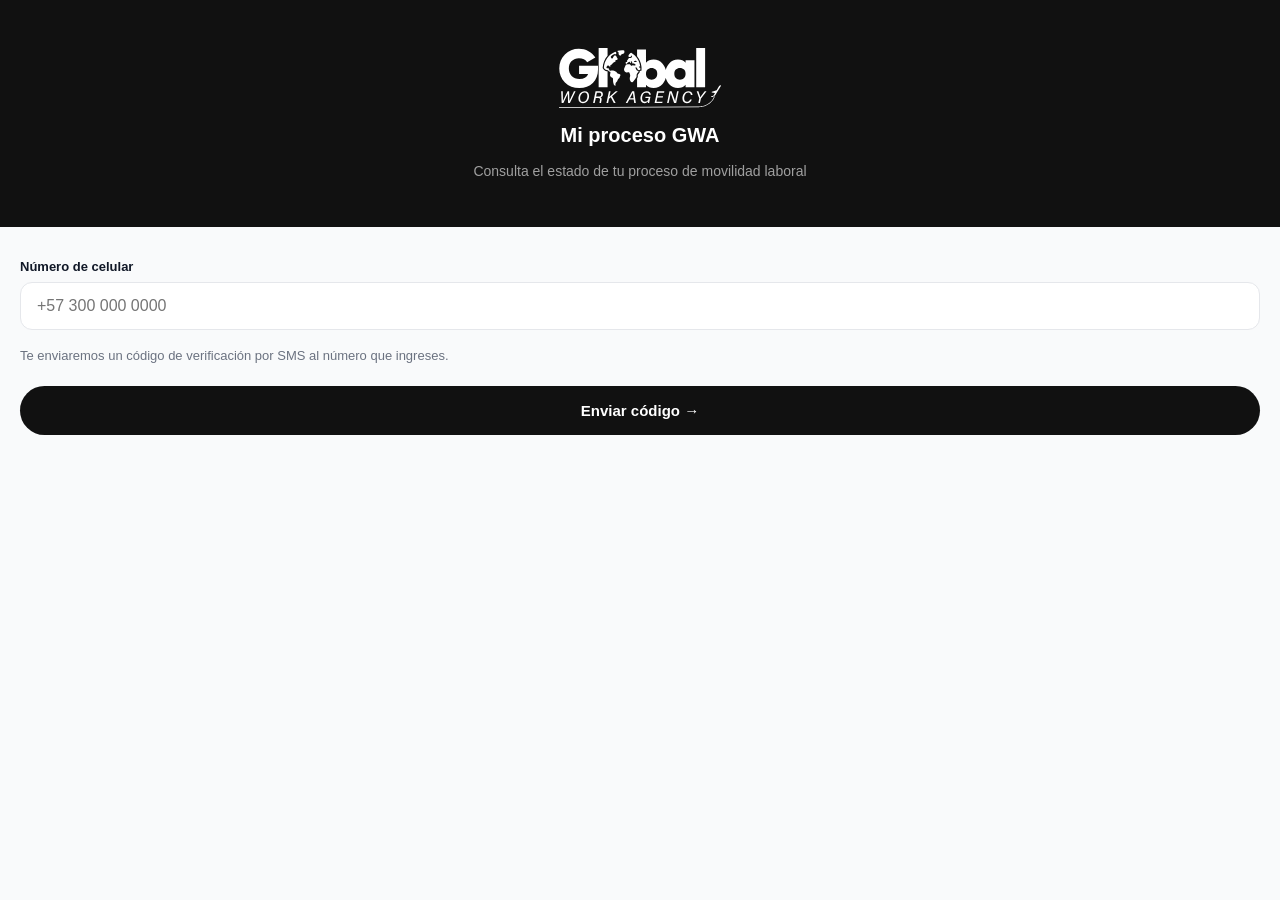
==== index.html @ 57da896c "feat: logo SVG nuevo y bump de cache del service worker - Reemplaza logo.png por logo.svg (marca Glo" ====
<!DOCTYPE html>
<html lang="es">
<head>
  <meta charset="UTF-8">
  <meta name="viewport" content="width=device-width, initial-scale=1.0, maximum-scale=1.0, user-scalable=no">
  <meta name="theme-color" content="#111111">
  <meta name="apple-mobile-web-app-capable" content="yes">
  <meta name="apple-mobile-web-app-status-bar-style" content="black-translucent">
  <meta name="apple-mobile-web-app-title" content="GWA">
  <link rel="manifest" href="manifest.json">
  <link rel="apple-touch-icon" href="icons/icon-192.png">
  <title>Global Work Agency</title>
  <style>
    *, *::before, *::after { box-sizing: border-box; margin: 0; padding: 0; }
    :root {
      --black: #111;
      --green: #16a34a;
      --green-bg: #dcfce7;
      --red: #dc2626;
      --red-bg: #fee2e2;
      --amber: #d97706;
      --amber-bg: #fef3c7;
      --border: #e5e7eb;
      --gray: #f4f4f5;
      --muted: #6b7280;
      --text: #111827;
      --r: 16px;
      --safe-top: env(safe-area-inset-top, 0px);
      --safe-bot: env(safe-area-inset-bottom, 0px);
    }
    html, body {
      height: 100%; font-family: -apple-system, "Segoe UI", Montserrat, sans-serif;
      background: #f9fafb; color: var(--text); overflow-x: hidden;
    }

    /* ── PANTALLAS ── */
    .screen {
      display: none; min-height: 100dvh;
      flex-direction: column; background: #f9fafb;
    }
    .screen.active { display: flex; }

    /* ── HEADER ── */
    .app-header {
      background: var(--black); color: #fff;
      padding: calc(var(--safe-top) + 20px) 20px 20px;
      display: flex; align-items: center; gap: 14px; flex-shrink: 0;
    }
    .back-btn {
      width: 36px; height: 36px; background: rgba(255,255,255,.12);
      border: none; border-radius: 50%; color: #fff; font-size: 20px;
      cursor: pointer; display: flex; align-items: center; justify-content: center;
      flex-shrink: 0;
    }
    .header-info h1 { font-size: 17px; font-weight: 700; }
    .header-info p  { font-size: 12px; opacity: .6; margin-top: 2px; }

    /* ── SCROLL ── */
    .scroll { flex: 1; overflow-y: auto; -webkit-overflow-scrolling: touch;
      padding: 20px 20px calc(var(--safe-bot) + 100px); }

    /* ── LOGO HERO ── */
    .hero {
      background: var(--black);
      padding: calc(var(--safe-top) + 48px) 20px 48px;
      display: flex; flex-direction: column; align-items: center; gap: 16px;
    }
    .hero img { height: 60px; width: auto; object-fit: contain; }
    .hero h2  { color: #fff; font-size: 20px; font-weight: 800; text-align: center; }
    .hero p   { color: rgba(255,255,255,.6); font-size: 14px; text-align: center; }

    /* ── CARDS ── */
    .card {
      background: #fff; border-radius: var(--r);
      border: 1px solid var(--border); padding: 20px; margin-bottom: 14px;
    }
    .card-title {
      font-size: 11px; font-weight: 700; color: var(--muted);
      text-transform: uppercase; letter-spacing: .6px; margin-bottom: 14px;
    }

    /* ── INPUTS ── */
    .campo { margin-bottom: 16px; }
    .campo label { display: block; font-size: 13px; font-weight: 600; color: var(--text); margin-bottom: 8px; }
    .campo input, .campo select, .campo textarea {
      width: 100%; padding: 14px 16px;
      border: 1.5px solid var(--border); border-radius: 12px;
      font-size: 16px; font-family: inherit; color: var(--text);
      background: #fff; outline: none; -webkit-appearance: none;
      transition: border-color .2s, box-shadow .2s;
    }
    .campo input:focus, .campo select:focus, .campo textarea:focus {
      border-color: var(--black); box-shadow: 0 0 0 3px rgba(0,0,0,.06);
    }
    .campo textarea { min-height: 80px; resize: vertical; line-height: 1.5; }
    .campo select {
      background-image: url("data:image/svg+xml,%3Csvg xmlns='http://www.w3.org/2000/svg' width='12' height='8'%3E%3Cpath d='M1 1l5 5 5-5' stroke='%23888' stroke-width='1.5' fill='none' stroke-linecap='round'/%3E%3C/svg%3E");
      background-repeat: no-repeat; background-position: right 14px center; padding-right: 38px;
    }
    .campo input.locked {
      background: #f3f4f6; color: #6b7280; pointer-events: none; border-style: dashed;
    }
    .form-grid { display: grid; grid-template-columns: 1fr 1fr; gap: 0 12px; }

    /* ── BOTONES ── */
    .btn {
      width: 100%; padding: 16px; border-radius: 50px; border: none;
      font-size: 15px; font-weight: 700; cursor: pointer;
      transition: opacity .2s, transform .1s; font-family: inherit;
    }
    .btn:active { transform: scale(.97); opacity: .85; }
    .btn-primary  { background: var(--black); color: #fff; }
    .btn-secondary { background: var(--gray); color: var(--black); }
    .btn-green    { background: var(--green); color: #fff; }
    .btn:disabled { opacity: .4; pointer-events: none; }

    /* ── BOTTOM BAR ── */
    .bottom-bar {
      position: fixed; bottom: 0; left: 0; right: 0;
      background: #fff; border-top: 1px solid var(--border);
      padding: 12px 20px calc(var(--safe-bot) + 12px);
      display: flex; gap: 10px; z-index: 200;
    }
    .btn-sm { flex: 0 0 90px; padding: 14px 12px; font-size: 14px; }

    /* ── OTP INPUT ── */
    .otp-grid { display: flex; gap: 10px; justify-content: center; margin: 24px 0; }
    .otp-digit {
      width: 48px; height: 58px; border: 2px solid var(--border);
      border-radius: 12px; font-size: 24px; font-weight: 700;
      text-align: center; font-family: inherit; color: var(--text);
      background: #fff; outline: none; transition: border-color .2s;
    }
    .otp-digit:focus { border-color: var(--black); }

    /* ── BARRA DE PROGRESO ── */
    .progress-track {
      height: 10px; background: var(--gray); border-radius: 99px; overflow: hidden;
    }
    .progress-fill {
      height: 100%; border-radius: 99px;
      transition: width .6s ease; background: var(--black);
    }
    .progress-fill.green { background: var(--green); }

    /* ── ETAPAS DEL PROCESO ── */
    .etapas { display: flex; align-items: center; margin: 16px 0 8px; }
    .etapa-dot {
      width: 28px; height: 28px; border-radius: 50%;
      border: 2.5px solid var(--border); background: #fff;
      display: flex; align-items: center; justify-content: center;
      font-size: 11px; font-weight: 700; color: var(--muted);
      flex-shrink: 0; transition: all .3s;
    }
    .etapa-dot.done { background: var(--black); border-color: var(--black); color: #fff; }
    .etapa-dot.active { border-color: var(--black); color: var(--black); box-shadow: 0 0 0 3px rgba(0,0,0,.1); }
    .etapa-linea { flex: 1; height: 2.5px; background: var(--border); transition: background .3s; }
    .etapa-linea.done { background: var(--black); }
    .etapas-labels { display: flex; justify-content: space-between; }
    .etapa-label { font-size: 10px; color: var(--muted); font-weight: 600; text-align: center; flex: 1; }
    .etapa-label.active { color: var(--black); }

    /* ── DOCUMENTOS ── */
    .doc-item {
      display: flex; align-items: center; gap: 12px;
      padding: 14px; border-radius: 12px;
      border: 1.5px solid var(--border); margin-bottom: 10px;
      background: #fff; cursor: pointer; transition: border-color .2s;
    }
    .doc-item.ok    { border-color: var(--green); background: #f0fdf4; cursor: default; }
    .doc-item.missing { border-color: var(--amber); background: #fffbeb; }
    .doc-icon {
      width: 40px; height: 40px; border-radius: 10px;
      display: flex; align-items: center; justify-content: center;
      font-size: 20px; flex-shrink: 0; background: var(--gray);
    }
    .doc-item.ok    .doc-icon { background: var(--green-bg); }
    .doc-item.missing .doc-icon { background: var(--amber-bg); }
    .doc-info label { font-size: 13px; font-weight: 600; display: block; margin-bottom: 3px; }
    .doc-status { font-size: 12px; color: var(--muted); }
    .doc-status.ok      { color: var(--green); font-weight: 600; }
    .doc-status.missing { color: var(--amber); font-weight: 600; }
    .doc-upload-btn {
      margin-left: auto; font-size: 12px; font-weight: 700;
      padding: 6px 12px; border-radius: 20px; border: none;
      background: var(--amber); color: #fff; cursor: pointer; flex-shrink: 0;
    }
    .file-hidden { display: none; }

    /* ── NOTIFICACIONES ── */
    .notif-item {
      padding: 14px; border-radius: 12px;
      border: 1px solid var(--border); margin-bottom: 10px;
      background: #fff;
    }
    .notif-item.nueva { border-left: 3px solid var(--black); }
    .notif-meta { font-size: 11px; color: var(--muted); margin-bottom: 6px; }
    .notif-texto { font-size: 14px; line-height: 1.5; }

    /* ── FLOAT BUTTONS ── */
    .float-btns {
      position: fixed; right: 20px; bottom: 100px;
      display: flex; flex-direction: column; gap: 12px; z-index: 300;
    }
    .float-btn {
      width: 52px; height: 52px; border-radius: 50%; border: none;
      display: flex; align-items: center; justify-content: center;
      font-size: 22px; cursor: pointer; box-shadow: 0 4px 16px rgba(0,0,0,.2);
      text-decoration: none;
    }
    .float-btn.wa    { background: #25D366; }
    .float-btn.ayuda { background: var(--black); color: #fff; }

    /* ── STEPS ── */
    .steps-wrap { background: var(--black); padding: 0 20px 16px; flex-shrink: 0; }
    .steps-row  { display: flex; align-items: center; }
    .step-dot {
      width: 26px; height: 26px; border-radius: 50%;
      border: 2px solid rgba(255,255,255,.3);
      color: rgba(255,255,255,.4); font-size: 11px; font-weight: 700;
      display: flex; align-items: center; justify-content: center; flex-shrink: 0;
    }
    .step-dot.done   { background: #fff; border-color: #fff; color: var(--black); }
    .step-dot.active { border-color: #fff; color: #fff; box-shadow: 0 0 0 3px rgba(255,255,255,.2); }
    .step-line { flex: 1; height: 2px; background: rgba(255,255,255,.2); }
    .step-line.done { background: #fff; }
    .step-label { color: rgba(255,255,255,.6); font-size: 11px; margin-top: 8px; }
    .step-label span { color: #fff; font-weight: 700; }

    /* ── ARCHIVOS FORMULARIO ── */
    .file-item {
      display: flex; align-items: center; gap: 12px;
      padding: 14px; background: #fff;
      border: 1.5px solid var(--border); border-radius: 12px;
      margin-bottom: 10px; cursor: pointer; transition: border-color .2s;
    }
    .file-item.ok { border-color: var(--green); }
    .file-icon-wrap {
      width: 40px; height: 40px; background: var(--gray);
      border-radius: 10px; display: flex; align-items: center;
      justify-content: center; font-size: 20px; flex-shrink: 0;
    }
    .file-item.ok .file-icon-wrap { background: var(--green-bg); }
    .file-item-info label { font-size: 13px; font-weight: 600; display: block; margin-bottom: 3px; }
    .file-st { font-size: 12px; color: var(--muted); }
    .file-st.ok { color: var(--green); font-weight: 600; }

    /* ── PRECIO ROW ── */
    .precio-row { display: flex; gap: 10px; }
    .precio-row select { width: 110px; flex-shrink: 0; }
    .precio-row input  { flex: 1; }

    /* ── AVATAR ── */
    .avatar {
      width: 42px; height: 42px; border-radius: 50%; background: rgba(255,255,255,.18);
      color: #fff; font-size: 17px; font-weight: 800;
      display: flex; align-items: center; justify-content: center; flex-shrink: 0;
    }

    /* ── PAGO INFO ── */
    .pago-nums { display: flex; gap: 0; margin: 14px 0 10px; }
    .pago-num { flex: 1; text-align: center; }
    .pago-num .valor { font-size: 18px; font-weight: 800; color: var(--black); }
    .pago-num .lbl   { font-size: 11px; color: var(--muted); margin-top: 2px; }
    .pago-num + .pago-num { border-left: 1px solid var(--border); }

    /* ── SIN PROCESO ── */
    .empty-state {
      flex: 1; display: flex; flex-direction: column;
      align-items: center; justify-content: center;
      padding: 40px 30px; text-align: center; gap: 16px;
    }
    .empty-icon { font-size: 56px; }
    .empty-state h2 { font-size: 22px; font-weight: 800; }
    .empty-state p  { font-size: 14px; color: var(--muted); line-height: 1.6; max-width: 280px; }

    /* ── TOAST ── */
    #toast {
      position: fixed; bottom: 110px; left: 50%;
      transform: translateX(-50%) translateY(16px);
      background: #222; color: #fff;
      padding: 11px 22px; border-radius: 50px;
      font-size: 14px; font-weight: 600;
      opacity: 0; pointer-events: none;
      transition: all .3s; white-space: nowrap; z-index: 9999;
    }
    #toast.show { opacity: 1; transform: translateX(-50%) translateY(0); }

    /* ── LOADER ── */
    #loader {
      display: none; position: fixed; inset: 0;
      background: rgba(255,255,255,.95); z-index: 9998;
      flex-direction: column; align-items: center; justify-content: center; gap: 14px;
    }
    #loader.show { display: flex; }
    .spinner {
      width: 46px; height: 46px;
      border: 4px solid var(--border); border-top-color: var(--black);
      border-radius: 50%; animation: spin .8s linear infinite;
    }
    @keyframes spin { to { transform: rotate(360deg); } }
    #loader p { font-size: 15px; font-weight: 600; color: var(--text); }

    /* ── PAGO EXITOSO ── */
    .success-wrap {
      flex: 1; display: flex; flex-direction: column;
      align-items: center; justify-content: center; padding: 40px 30px; text-align: center;
    }
    .success-icon-big {
      width: 80px; height: 80px; background: var(--green); border-radius: 50%;
      color: #fff; font-size: 36px;
      display: flex; align-items: center; justify-content: center; margin-bottom: 24px;
      animation: popIn .4s cubic-bezier(.175,.885,.32,1.275) forwards;
    }
    @keyframes popIn { from{transform:scale(0);opacity:0} to{transform:scale(1);opacity:1} }

    /* ── RESPONSIVE ── */
    @media (max-width: 480px) {
      .form-grid { grid-template-columns: 1fr; }
      .otp-digit { width: 44px; height: 54px; font-size: 22px; }
    }
  </style>
</head>
<body>

<!-- ══════════════════════════════════════════
     PANTALLA 1 — LOGIN
══════════════════════════════════════════ -->
<div class="screen active" id="screenLogin">
  <div class="hero">
    <img src="logo.svg" alt="Global Work Agency">
    <h2>Mi proceso GWA</h2>
    <p>Consulta el estado de tu proceso de movilidad laboral</p>
  </div>
  <div class="scroll" style="padding-top:32px;">
    <div class="campo">
      <label>Número de celular</label>
      <input type="tel" id="inputTelefono" placeholder="+57 300 000 0000"
             autocomplete="tel" inputmode="tel">
    </div>
    <p style="font-size:13px;color:var(--muted);margin-bottom:20px;line-height:1.5;">
      Te enviaremos un código de verificación por SMS al número que ingreses.
    </p>
    <button class="btn btn-primary" onclick="enviarOTP()">Enviar código →</button>
  </div>
</div>

<!-- ══════════════════════════════════════════
     PANTALLA 2 — OTP
══════════════════════════════════════════ -->
<div class="screen" id="screenOtp">
  <div class="hero">
    <img src="logo.svg" alt="Global Work Agency">
    <h2>Código de verificación</h2>
    <p id="otpSubtitulo">Ingresa el código que enviamos a tu celular</p>
  </div>
  <div class="scroll" style="padding-top:32px; text-align:center;">
    <div class="otp-grid" id="otpGrid">
      <input class="otp-digit" maxlength="1" inputmode="numeric" pattern="[0-9]">
      <input class="otp-digit" maxlength="1" inputmode="numeric" pattern="[0-9]">
      <input class="otp-digit" maxlength="1" inputmode="numeric" pattern="[0-9]">
      <input class="otp-digit" maxlength="1" inputmode="numeric" pattern="[0-9]">
      <input class="otp-digit" maxlength="1" inputmode="numeric" pattern="[0-9]">
      <input class="otp-digit" maxlength="1" inputmode="numeric" pattern="[0-9]">
    </div>
    <button class="btn btn-primary" onclick="verificarOTP()" style="margin-bottom:16px;">Verificar →</button>
    <button class="btn btn-secondary" onclick="reenviarOTP()" id="btnReenviar">Reenviar código</button>
    <p style="margin-top:16px;font-size:13px;color:var(--muted);">
      <span style="cursor:pointer;text-decoration:underline;" onclick="irA('screenLogin')">← Cambiar número</span>
    </p>
  </div>
</div>

<!-- ══════════════════════════════════════════
     PANTALLA 3 — DASHBOARD (con proceso)
══════════════════════════════════════════ -->
<div class="screen" id="screenDashboard">
  <header class="app-header">
    <div class="avatar" id="dashAvatar">?</div>
    <div class="header-info">
      <h1 id="dashNombre">Mi proceso</h1>
      <p id="dashAsesor">Global Work Agency</p>
    </div>
    <button class="back-btn" style="margin-left:auto;" onclick="cerrarSesion()" title="Cerrar sesión">⎋</button>
  </header>

  <div class="scroll">

    <!-- PROGRESO DEL PROCESO -->
    <div class="card">
      <div class="card-title">Estado de tu proceso</div>
      <div class="etapas" id="etapasWrap">
        <!-- generado por JS -->
      </div>
      <div class="etapas-labels" id="etapasLabels">
        <span class="etapa-label">Perfilado</span>
        <span class="etapa-label">Documentos</span>
        <span class="etapa-label">En proceso</span>
        <span class="etapa-label">Finalizado</span>
      </div>
      <p id="etapaTexto" style="font-size:13px;color:var(--muted);margin-top:10px;"></p>
    </div>

    <!-- PROGRESO DE PAGO -->
    <div class="card">
      <div class="card-title">Estado de pagos</div>
      <div class="pago-nums" id="pagoNums">
        <div class="pago-num"><div class="valor" id="pagadoVal">$0</div><div class="lbl">Pagado</div></div>
        <div class="pago-num"><div class="valor" id="restanteVal">$0</div><div class="lbl">Restante</div></div>
        <div class="pago-num"><div class="valor" id="totalVal">$0</div><div class="lbl">Total</div></div>
      </div>
      <div class="progress-track" style="margin-bottom:6px;">
        <div class="progress-fill green" id="pagoBar" style="width:0%"></div>
      </div>
      <p style="font-size:12px;color:var(--muted);text-align:right;" id="pagoPct">0% pagado</p>
    </div>

    <!-- DOCUMENTOS -->
    <div class="card">
      <div class="card-title">Mis documentos</div>
      <div id="docsWrap">
        <!-- generado por JS -->
      </div>
    </div>

    <!-- HISTORIAL DE PAGOS -->
    <div class="card" id="cardAbonos" style="display:none;">
      <div class="card-title">Historial de pagos</div>
      <div id="abonosWrap"></div>
      <button class="btn btn-primary" style="margin-top:10px;" onclick="irA('screenAbono')">+ Registrar abono</button>
    </div>

    <!-- NOTIFICACIONES -->
    <div class="card">
      <div class="card-title">Notificaciones <span id="badgeNotif" style="background:var(--black);color:#fff;border-radius:99px;padding:1px 8px;font-size:11px;display:none;"></span></div>
      <div id="notifsWrap">
        <p style="color:var(--muted);font-size:13px;">Sin notificaciones por ahora.</p>
      </div>
    </div>

  </div>

  <!-- BOTONES FLOTANTES -->
  <div class="float-btns">
    <a class="float-btn wa" id="btnWA" href="https://wa.me/17867788242" target="_blank" title="WhatsApp asesor">💬</a>
    <button class="float-btn ayuda" onclick="toast('¿Necesitas ayuda? Escribe a tu asesor por WhatsApp.')">❓</button>
  </div>
</div>

<!-- ══════════════════════════════════════════
     PANTALLA 4 — SIN PROCESO
══════════════════════════════════════════ -->
<div class="screen" id="screenSinProceso">
  <header class="app-header">
    <div class="avatar" id="spAvatar">?</div>
    <div class="header-info">
      <h1 id="spNombre">Mi proceso</h1>
      <p>Global Work Agency</p>
    </div>
    <button class="back-btn" style="margin-left:auto;" onclick="cerrarSesion()" title="Cerrar sesión">⎋</button>
  </header>

  <div class="empty-state">
    <div class="empty-icon">🌍</div>
    <h2>¡Bienvenido a GWA!</h2>
    <p>Aún no tienes un proceso activo. Inicia tu perfilamiento y comienza tu camino hacia Europa.</p>
    <button class="btn btn-primary" style="max-width:300px;" onclick="irAPerfilamiento()">
      Iniciar mi proceso →
    </button>
    <a class="float-btn wa" href="https://wa.me/17867788242" target="_blank"
       style="margin-top:10px;width:auto;border-radius:30px;padding:12px 20px;font-size:14px;font-weight:700;gap:8px;display:flex;align-items:center;">
      💬 Hablar con un asesor
    </a>
  </div>
</div>

<!-- ══════════════════════════════════════════
     PANTALLA 5 — PERFILAMIENTO (5 pasos)
══════════════════════════════════════════ -->
<div class="screen" id="screenPerfilamiento">

  <header class="app-header">
    <button class="back-btn" onclick="irA('screenSinProceso')">‹</button>
    <div class="header-info">
      <h1>Perfilamiento</h1>
      <p>Completa los 5 pasos</p>
    </div>
  </header>

  <div class="steps-wrap">
    <div class="steps-row" id="stepsRow"></div>
    <div class="step-label" id="stepLabel"></div>
  </div>

  <div class="scroll" id="perfScroll">

    <!-- PASO 1 -->
    <div class="perf-step active" data-step="0">
      <div class="form-grid">
        <div class="campo">
          <label>Fecha de carga</label>
          <input type="date" name="fechaCarga" class="locked" readonly tabindex="-1">
        </div>
        <div class="campo">
          <label>Mes de carga</label>
          <input type="text" name="mesCarga" class="locked" readonly tabindex="-1">
        </div>
      </div>
      <div class="campo">
        <label>País destino <span style="color:#e53e3e">*</span></label>
        <select name="pais" id="paisPerfil" required>
          <option value="">Seleccionar</option>
          <option>Croacia</option><option>Polonia</option><option>Hungría</option>
          <option>Eslovaquia</option><option>R. checa</option><option>Canada</option>
          <option>Suiza</option><option>España</option><option>Bélgica</option>
          <option>Estados Unidos</option><option>Alemania</option><option>Francia</option>
        </select>
      </div>
      <div class="campo" id="campoProceso" style="display:none;">
        <label>Tipo de proceso</label>
        <select name="tipoProceso">
          <option value="">Seleccionar</option>
          <option value="1_mes">Proceso a 1 mes</option>
          <option value="3_meses">Proceso a 3 meses</option>
        </select>
      </div>
      <div class="campo">
        <label>Divisa de pago <span style="color:#e53e3e">*</span></label>
        <select name="divisa" id="divisaPerfil" required>
          <option value="COP">$ COP — $90.000</option>
          <option value="USD">$ USD — $32</option>
          <option value="EUR">€ EUR — €28</option>
        </select>
      </div>
    </div>

    <!-- PASO 2 -->
    <div class="perf-step" data-step="1">
      <div class="campo"><label>Nombre completo <span style="color:#e53e3e">*</span></label>
        <input type="text" name="name" placeholder="Tu nombre y apellidos" required></div>
      <div class="campo"><label>Ciudad de residencia <span style="color:#e53e3e">*</span></label>
        <input type="text" name="ciudadResidencia" placeholder="Ciudad" required></div>
      <div class="form-grid">
        <div class="campo"><label>Fecha de nacimiento <span style="color:#e53e3e">*</span></label>
          <input type="date" name="fechaNacimiento" required></div>
        <div class="campo"><label>Edad <span style="color:#e53e3e">*</span></label>
          <input type="number" name="edad" min="18" max="80" placeholder="18" required></div>
      </div>
      <div class="form-grid">
        <div class="campo"><label>Sexo <span style="color:#e53e3e">*</span></label>
          <select name="sexo" required>
            <option value="">Selecciona</option>
            <option>Masculino</option><option>Femenino</option><option>Otro</option>
          </select></div>
        <div class="campo"><label>Nacionalidad <span style="color:#e53e3e">*</span></label>
          <select name="nacionalidad" required>
            <option value="">Selecciona</option>
            <option>Colombiana</option><option>Venezolana</option><option>Ecuatoriana</option>
            <option>Peruana</option><option>Boliviana</option><option>Chilena</option>
            <option>Argentina</option><option>Mexicana</option><option>Guatemalteca</option>
            <option>Hondureña</option><option>Salvadoreña</option><option>Nicaragüense</option>
            <option>Costarricense</option><option>Panameña</option><option>Cubana</option>
            <option>Dominicana</option><option>Puertorriqueña</option><option>Paraguaya</option>
            <option>Uruguaya</option><option>Brasileña</option><option>Haitiana</option>
          </select></div>
      </div>
      <div class="form-grid">
        <div class="campo"><label>Tipo de documento <span style="color:#e53e3e">*</span></label>
          <select name="tipoDocumento" required>
            <option value="">Tipo</option>
            <option>Cédula de ciudadanía</option><option>Tarjeta de identidad</option>
            <option>Cédula de extranjería</option><option>Pasaporte</option>
          </select></div>
        <div class="campo"><label>Número <span style="color:#e53e3e">*</span></label>
          <input type="text" name="documento" placeholder="Número" required></div>
      </div>
      <div class="campo"><label>Celular <span style="color:#e53e3e">*</span></label>
        <input type="tel" name="telefono" id="perfTelefono" placeholder="+57 300 000 0000" required></div>
      <div class="campo"><label>Correo electrónico</label>
        <input type="email" name="email" placeholder="correo@ejemplo.com"></div>
      <div class="campo"><label>Dirección <span style="color:#e53e3e">*</span></label>
        <input type="text" name="direccion" placeholder="Dirección completa" required></div>
      <div class="campo"><label>Profesión <span style="color:#e53e3e">*</span></label>
        <input type="text" name="profesion" placeholder="Profesión u oficio" required></div>
    </div>

    <!-- PASO 3 -->
    <div class="perf-step" data-step="2">
      <p style="font-size:13px;color:var(--muted);margin-bottom:16px;line-height:1.5;">
        Sube cada documento en formato PDF. Todos son obligatorios para continuar.
      </p>
      <div class="file-item" id="fi-acuerdo" onclick="triggerUpload('acuerdo')">
        <div class="file-icon-wrap">📄</div>
        <div class="file-item-info">
          <label>Acuerdo de voluntades</label>
          <div class="file-st" id="fs-acuerdo">Sin archivo</div>
        </div>
        <input type="file" name="acuerdo" accept="application/pdf" class="file-hidden" id="file-acuerdo" required onchange="onFileChange('acuerdo',this)">
      </div>
      <div class="file-item" id="fi-cv" onclick="triggerUpload('cv')">
        <div class="file-icon-wrap">📋</div>
        <div class="file-item-info">
          <label>Hoja de vida</label>
          <div class="file-st" id="fs-cv">Sin archivo</div>
        </div>
        <input type="file" name="cv" accept="application/pdf" class="file-hidden" id="file-cv" required onchange="onFileChange('cv',this)">
      </div>
      <div class="file-item" id="fi-doc" onclick="triggerUpload('doc')">
        <div class="file-icon-wrap">🪪</div>
        <div class="file-item-info">
          <label>Documento de identidad</label>
          <div class="file-st" id="fs-doc">Sin archivo</div>
        </div>
        <input type="file" name="doc" accept="application/pdf" class="file-hidden" id="file-doc" required onchange="onFileChange('doc',this)">
      </div>
      <div class="file-item" id="fi-pasaporte" onclick="triggerUpload('pasaporte')">
        <div class="file-icon-wrap">🛂</div>
        <div class="file-item-info">
          <label>Pasaporte</label>
          <div class="file-st" id="fs-pasaporte">Sin archivo</div>
        </div>
        <input type="file" name="pasaporte" accept="application/pdf" class="file-hidden" id="file-pasaporte" required onchange="onFileChange('pasaporte',this)">
      </div>
    </div>

    <!-- PASO 4 -->
    <div class="perf-step" data-step="3">
      <div class="campo"><label>Número de pasaporte</label>
        <input type="text" name="numeroPasaporte" placeholder="AB123456"></div>
      <div class="campo"><label>¿Pasaporte vigente?</label>
        <select name="vigente">
          <option value="">Seleccionar</option><option>Sí</option><option>No</option>
        </select></div>
      <div class="form-grid">
        <div class="campo"><label>Fecha expedición</label>
          <input type="date" name="fechaExpedicion"></div>
        <div class="campo"><label>Fecha vencimiento</label>
          <input type="date" name="fechaVencimiento"></div>
      </div>
    </div>

    <!-- PASO 5 -->
    <div class="perf-step" data-step="4">
      <div class="form-grid">
        <div class="campo"><label>¿Viaja con pareja?</label>
          <select name="pareja"><option value="no">No</option><option value="si">Sí</option></select></div>
        <div class="campo"><label>Nombre acompañante</label>
          <input type="text" name="acompanante" placeholder="Nombre"></div>
        <div class="campo"><label>¿Sabe inglés?</label>
          <select name="ingles"><option value="no">No</option><option value="si">Sí</option></select></div>
        <div class="campo"><label>¿Puede conversar?</label>
          <select name="conversacion"><option value="no">No</option><option value="si">Sí</option></select></div>
      </div>
      <div class="card" style="margin-bottom:14px;">
        <div class="card-title">Contacto de emergencia — Madre</div>
        <div class="campo"><label>Nombre completo</label>
          <input type="text" name="nombre_madre" placeholder="Nombre de la madre"></div>
        <div class="campo"><label>Celular</label>
          <input type="tel" name="celular_madre" placeholder="+57 300 000 0000"></div>
      </div>
      <div class="card" style="margin-bottom:14px;">
        <div class="card-title">Contacto de emergencia — Padre</div>
        <div class="campo"><label>Nombre completo</label>
          <input type="text" name="nombre_padre" placeholder="Nombre del padre"></div>
        <div class="campo"><label>Celular</label>
          <input type="tel" name="celular_padre" placeholder="+57 300 000 0000"></div>
      </div>
      <div class="campo"><label>Experiencia laboral</label>
        <textarea name="experiencia" placeholder="Describe tu experiencia relevante..."></textarea></div>
      <div class="campo"><label>Comentarios</label>
        <textarea name="comentarios" placeholder="Algo más que quieras decirnos..."></textarea></div>
    </div>

  </div>

  <div class="bottom-bar">
    <button class="btn btn-secondary btn-sm" id="btnPerfPrev" onclick="perfPrev()" style="display:none;">Atrás</button>
    <button class="btn btn-primary" id="btnPerfNext" onclick="perfNext()">Continuar →</button>
  </div>
</div>

<!-- ══════════════════════════════════════════
     PANTALLA 6 — ABONO
══════════════════════════════════════════ -->
<div class="screen" id="screenAbono">
  <header class="app-header">
    <button class="back-btn" onclick="irA('screenDashboard')">‹</button>
    <div class="header-info"><h1>Registrar abono</h1><p>Paga tu abono en línea</p></div>
  </header>
  <div class="scroll">
    <div class="campo">
      <label>Valor del abono</label>
      <input type="number" id="abonoValor" placeholder="Ej: 500000" min="0">
    </div>
    <div class="campo">
      <label>Moneda</label>
      <select id="abonoDivisa">
        <option value="COP">Pesos colombianos (COP)</option>
        <option value="USD">Dólares (USD)</option>
        <option value="EUR">Euros (EUR)</option>
      </select>
    </div>
    <p style="font-size:13px;color:var(--muted);line-height:1.5;margin-top:4px;">
      Serás redirigido a la pasarela de pago Bold. Al confirmar el pago, tu comprobante y saldo se actualizan automáticamente.
    </p>
  </div>
  <div class="bottom-bar">
    <button class="btn btn-primary" onclick="enviarAbono()">Ir al pago →</button>
  </div>
</div>

<!-- ══════════════════════════════════════════
     PANTALLA 7 — ESPERANDO PAGO
══════════════════════════════════════════ -->
<div class="screen" id="screenEsperandoPago">
  <div class="success-wrap">
    <div style="font-size:56px;margin-bottom:20px;">⏳</div>
    <h2 style="font-size:22px;font-weight:800;margin-bottom:10px;">Redirigiendo al pago</h2>
    <p style="color:var(--muted);font-size:14px;line-height:1.6;max-width:280px;margin-bottom:28px;">
      Serás redirigido a la pasarela de pago Bold para completar tu proceso.
    </p>
    <div class="spinner"></div>
  </div>
</div>

<!-- ══════════════════════════════════════════
     TOAST / LOADER
══════════════════════════════════════════ -->
<div id="toast"></div>
<div id="loader"><div class="spinner"></div><p id="loaderMsg">Cargando...</p></div>

<script>
/* ══════════════════════════════════════════
   CONFIGURACIÓN
══════════════════════════════════════════ */
const BASE = "https://app.rioagencymarketing.com/webhook";
const WH = {
  login:    BASE + "/cliente-login",
  otp:      BASE + "/cliente-verificar-otp",
  dashboard:BASE + "/cliente-dashboard",
  perfilamiento: BASE + "/cliente-iniciar-perfilamiento",
  abono:    BASE + "/cliente-iniciar-abono"
};

const ETAPAS = ["Perfilado","Documentos","En proceso","Finalizado"];
const PERF_STEPS = ["Datos básicos","Datos personales","Documentos","Pasaporte","Familia"];
let perfStep = 0;

/* ══════════════════════════════════════════
   SESIÓN
══════════════════════════════════════════ */
let sesion = null;
try { sesion = JSON.parse(sessionStorage.getItem("gwa_sesion")); } catch(e){}

/* ══════════════════════════════════════════
   NAVEGACIÓN
══════════════════════════════════════════ */
function irA(id) {
  document.querySelectorAll(".screen").forEach(s => s.classList.remove("active"));
  document.getElementById(id).classList.add("active");
  window.scrollTo(0, 0);
}

/* ══════════════════════════════════════════
   LOGIN
══════════════════════════════════════════ */
async function enviarOTP() {
  const tel = document.getElementById("inputTelefono").value.trim();
  if (!tel || tel.length < 7) { toast("Ingresa un número válido"); return; }
  showLoader("Enviando código...");
  try {
    const r = await post(WH.login, { telefono: tel });
    if (r.ok) {
      document.getElementById("otpSubtitulo").textContent = `Código enviado a ${tel}`;
      hideLoader(); irA("screenOtp");
      setTimeout(() => document.querySelector(".otp-digit").focus(), 300);
    } else {
      hideLoader(); toast(r.mensaje || "Error enviando código");
    }
  } catch(e) { hideLoader(); toast("Error de conexión"); }
}

/* ══════════════════════════════════════════
   OTP INPUT HANDLING
══════════════════════════════════════════ */
document.querySelectorAll(".otp-digit").forEach((inp, i, arr) => {
  inp.addEventListener("input", e => {
    const v = inp.value.replace(/\D/g, "");
    inp.value = v.slice(0, 1);
    if (v && i < arr.length - 1) arr[i+1].focus();
  });
  inp.addEventListener("keydown", e => {
    if (e.key === "Backspace" && !inp.value && i > 0) arr[i-1].focus();
  });
  inp.addEventListener("paste", e => {
    e.preventDefault();
    const text = (e.clipboardData || window.clipboardData).getData("text").replace(/\D/g,"");
    arr.forEach((a, j) => { a.value = text[j] || ""; });
    arr[Math.min(text.length, arr.length-1)].focus();
  });
});

function getOTP() {
  return [...document.querySelectorAll(".otp-digit")].map(i => i.value).join("");
}

async function verificarOTP() {
  const otp = getOTP();
  if (otp.length < 6) { toast("Ingresa el código completo"); return; }
  const tel = document.getElementById("inputTelefono").value.trim();
  showLoader("Verificando...");
  try {
    const r = await post(WH.otp, { telefono: tel, otp });
    if (r.ok) {
      sesion = { contactId: r.contactId, nombre: r.nombre.trim(), telefono: tel };
      sessionStorage.setItem("gwa_sesion", JSON.stringify(sesion));
      hideLoader();
      cargarDashboard();
    } else {
      hideLoader(); toast(r.error || "Código incorrecto");
    }
  } catch(e) { hideLoader(); toast("Error de conexión"); }
}

async function reenviarOTP() {
  document.querySelectorAll(".otp-digit").forEach(i => i.value = "");
  await enviarOTP();
}

/* ══════════════════════════════════════════
   DASHBOARD
══════════════════════════════════════════ */
async function cargarDashboard() {
  if (!sesion) { irA("screenLogin"); return; }
  showLoader("Cargando tu proceso...");
  try {
    const r = await post(WH.dashboard, { contactId: sesion.contactId });
    hideLoader();
    if (!r.ok) { toast("Error cargando datos"); return; }
    if (!r.tieneProceso) {
      // Sin proceso activo
      const ini = (sesion.nombre || "?")[0].toUpperCase();
      document.getElementById("spAvatar").textContent = ini;
      document.getElementById("spNombre").textContent = sesion.nombre || "Mi cuenta";
      irA("screenSinProceso"); return;
    }
    renderDashboard(r);
    irA("screenDashboard");
  } catch(e) { hideLoader(); toast("Error de conexión"); }
}

function renderDashboard(d) {
  const ini = (sesion.nombre || d.nombre || "?")[0].toUpperCase();
  document.getElementById("dashAvatar").textContent = ini;
  document.getElementById("dashNombre").textContent = d.nombre || sesion.nombre;
  document.getElementById("dashAsesor").textContent = d.asesor ? `Asesor: ${d.asesor}` : "Global Work Agency";

  // Etapas
  const etapaActual = d.proceso ? d.proceso.etapaIndex : -1;
  const wrap = document.getElementById("etapasWrap");
  wrap.innerHTML = "";
  ETAPAS.forEach((_, i) => {
    const dot = document.createElement("div");
    dot.className = "etapa-dot" + (i < etapaActual ? " done" : i === etapaActual ? " active" : "");
    dot.textContent = i < etapaActual ? "✓" : i + 1;
    wrap.appendChild(dot);
    if (i < ETAPAS.length - 1) {
      const l = document.createElement("div");
      l.className = "etapa-linea" + (i < etapaActual ? " done" : "");
      wrap.appendChild(l);
    }
  });
  document.querySelectorAll(".etapa-label").forEach((el, i) => {
    el.classList.toggle("active", i === etapaActual);
  });
  document.getElementById("etapaTexto").textContent =
    d.proceso ? `Etapa actual: ${d.proceso.etapaLabel}` : "Sin etapa asignada aún";

  // Pago
  const { total, pagado, restante, porcentaje } = d.pago || {};
  document.getElementById("pagadoVal").textContent   = fmt(pagado);
  document.getElementById("restanteVal").textContent = fmt(restante);
  document.getElementById("totalVal").textContent    = fmt(total);
  document.getElementById("pagoBar").style.width     = (porcentaje || 0) + "%";
  document.getElementById("pagoPct").textContent     = (porcentaje || 0) + "% pagado";

  // Documentos
  const DOCS = [
    { key: "acuerdo",   label: "Acuerdo de voluntades", icon: "📄" },
    { key: "cv",        label: "Hoja de vida",           icon: "📋" },
    { key: "documento", label: "Documento de identidad", icon: "🪪" },
    { key: "pasaporte", label: "Pasaporte",              icon: "🛂" }
  ];
  const docsWrap = document.getElementById("docsWrap");
  docsWrap.innerHTML = "";
  DOCS.forEach(({ key, label, icon }) => {
    const link = d.documentos ? d.documentos[key] : null;
    const div = document.createElement("div");
    div.className = "doc-item " + (link ? "ok" : "missing");
    div.innerHTML = `
      <div class="doc-icon">${icon}</div>
      <div class="doc-info" style="flex:1;">
        <label>${label}</label>
        <div class="doc-status ${link ? 'ok' : 'missing'}">${link ? "✓ Recibido" : "✗ Pendiente"}</div>
      </div>
      ${!link ? `<button class="doc-upload-btn" onclick="subirDocFaltante('${key}','${label}')">Subir</button>` : ""}
    `;
    docsWrap.appendChild(div);
  });

  // Historial de pagos (perfilamiento + abonos), con descarga de comprobante
  const historial = d.historialPagos || [];
  if (d.proceso || historial.length > 0) {
    document.getElementById("cardAbonos").style.display = "";
    const wrap = document.getElementById("abonosWrap");
    wrap.innerHTML = "";
    if (historial.length === 0) {
      wrap.innerHTML = `<p style="color:var(--muted);font-size:13px;">Aún no tienes pagos registrados.</p>`;
    } else {
      historial.forEach(p => {
        const div = document.createElement("div");
        div.style.cssText = "padding:12px 0;border-bottom:1px solid var(--border);display:flex;justify-content:space-between;align-items:center;gap:10px;";
        div.innerHTML = `
          <div style="min-width:0;">
            <div style="font-size:13px;font-weight:600;">${p.concepto}</div>
            <div style="font-size:12px;color:var(--muted);">${p.fecha || ""}</div>
          </div>
          <a href="${p.comprobante}" target="_blank" rel="noopener" download
             style="font-size:12px;font-weight:700;color:var(--green);white-space:nowrap;">⬇ Descargar</a>`;
        wrap.appendChild(div);
      });
    }
  }

  // Notificaciones (placeholder — se pobla si el workflow devuelve notifs)
  if (d.notificaciones && d.notificaciones.length > 0) {
    const nw = document.getElementById("notifsWrap");
    nw.innerHTML = "";
    d.notificaciones.forEach(n => {
      const div = document.createElement("div");
      div.className = "notif-item" + (n.nueva ? " nueva" : "");
      div.innerHTML = `<div class="notif-meta">${n.fecha || ""} · Tu asesor</div>
        <div class="notif-texto">${n.texto}</div>`;
      nw.appendChild(div);
    });
    const badge = document.getElementById("badgeNotif");
    const nuevas = d.notificaciones.filter(n => n.nueva).length;
    if (nuevas > 0) { badge.textContent = nuevas; badge.style.display = "inline"; }
  }
}

function fmt(n) {
  if (!n) return "$0";
  return "$" + Number(n).toLocaleString("es-CO");
}

/* ══════════════════════════════════════════
   SIN PROCESO → PERFILAMIENTO
══════════════════════════════════════════ */
function irAPerfilamiento() {
  perfStep = 0;
  setFechaCargaAuto();
  // Prellenar teléfono
  const telInp = document.querySelector('#screenPerfilamiento input[name="telefono"]');
  if (telInp && sesion) telInp.value = sesion.telefono || "";
  showPerfStep(0);
  irA("screenPerfilamiento");
}

function setFechaCargaAuto() {
  const meses = ["Enero","Febrero","Marzo","Abril","Mayo","Junio",
                 "Julio","Agosto","Septiembre","Octubre","Noviembre","Diciembre"];
  const h = new Date();
  const y = h.getFullYear(), m = String(h.getMonth()+1).padStart(2,"0"), d = String(h.getDate()).padStart(2,"0");
  const fc = document.querySelector('[name="fechaCarga"]');
  const mc = document.querySelector('[name="mesCarga"]');
  if (fc) fc.value = `${y}-${m}-${d}`;
  if (mc) mc.value = `${meses[h.getMonth()]} ${y}`;
}

document.getElementById("paisPerfil").addEventListener("change", function() {
  document.getElementById("campoProceso").style.display = this.value === "Polonia" ? "" : "none";
});

/* ── STEPS PERFILAMIENTO ── */
function showPerfStep(idx) {
  document.querySelectorAll(".perf-step").forEach((s,i) => s.classList.toggle("active", i === idx));
  const row = document.getElementById("stepsRow");
  row.innerHTML = "";
  for (let i = 0; i < 5; i++) {
    const dot = document.createElement("div");
    dot.className = "step-dot" + (i < idx ? " done" : i === idx ? " active" : "");
    dot.textContent = i < idx ? "✓" : i + 1;
    row.appendChild(dot);
    if (i < 4) {
      const l = document.createElement("div");
      l.className = "step-line" + (i < idx ? " done" : "");
      row.appendChild(l);
    }
  }
  document.getElementById("stepLabel").innerHTML =
    `Paso <span>${idx+1} de 5</span> — ${PERF_STEPS[idx]}`;
  document.getElementById("btnPerfPrev").style.display = idx === 0 ? "none" : "";
  document.getElementById("btnPerfNext").textContent =
    idx === 4 ? "Ir al pago →" : "Continuar →";
  document.getElementById("perfScroll").scrollTop = 0;
}

function perfNext() {
  if (!validarPerfStep(perfStep)) return;
  if (perfStep < 4) { perfStep++; showPerfStep(perfStep); }
  else enviarPerfilamiento();
}
function perfPrev() { if (perfStep > 0) { perfStep--; showPerfStep(perfStep); } }

function validarPerfStep(step) {
  const section = document.querySelector(`.perf-step[data-step="${step}"]`);
  for (const f of section.querySelectorAll("[required]")) {
    if (f.type === "file") {
      if (!f.files || !f.files.length) {
        toast("Adjunta: " + f.closest(".file-item").querySelector("label").textContent);
        return false;
      }
    } else if (!f.value.trim()) {
      f.focus(); toast("Completa todos los campos obligatorios"); return false;
    }
  }
  return true;
}

/* ── ARCHIVOS PERFILAMIENTO ── */
function triggerUpload(key) { document.getElementById("file-" + key).click(); }
function onFileChange(key, inp) {
  const st = document.getElementById("fs-" + key);
  const fi = document.getElementById("fi-" + key);
  if (inp.files && inp.files[0]) {
    const kb = (inp.files[0].size / 1024).toFixed(0);
    st.textContent = `✓ ${inp.files[0].name} (${kb} KB)`;
    st.className = "file-st ok"; fi.classList.add("ok");
  } else {
    st.textContent = "Sin archivo"; st.className = "file-st"; fi.classList.remove("ok");
  }
}

/* ── ENVIAR PERFILAMIENTO + GENERAR LINK BOLD ── */
async function enviarPerfilamiento() {
  if (!sesion?.contactId) { toast("Sesión expirada"); irA("screenLogin"); return; }
  const fd = new FormData();
  fd.append("contactId", sesion.contactId);
  fd.append("divisa", document.getElementById("divisaPerfil").value || "COP");
  document.querySelectorAll("#screenPerfilamiento input, #screenPerfilamiento select, #screenPerfilamiento textarea")
    .forEach(f => {
      if (!f.name) return;
      if (f.type === "file") { if (f.files && f.files[0]) fd.append(f.name, f.files[0]); }
      else fd.append(f.name, f.value);
    });

  showLoader("Procesando tu información...");
  irA("screenEsperandoPago");
  try {
    const r = await fetchFD(WH.perfilamiento, fd);
    hideLoader();
    if (r.ok && r.linkPago) {
      setTimeout(() => { window.location.href = r.linkPago; }, 800);
    } else {
      toast("Error generando el link de pago. Intenta de nuevo."); irA("screenPerfilamiento");
    }
  } catch(e) { hideLoader(); toast("Error de conexión"); irA("screenPerfilamiento"); }
}

/* ══════════════════════════════════════════
   SUBIR DOCUMENTO FALTANTE
══════════════════════════════════════════ */
function subirDocFaltante(key, label) {
  const inp = document.createElement("input");
  inp.type = "file"; inp.accept = "application/pdf";
  inp.onchange = async () => {
    if (!inp.files[0]) return;
    showLoader("Subiendo documento...");
    const fd = new FormData();
    fd.append("contactId", sesion.contactId);
    fd.append("tipoDoc", key);
    fd.append("archivo", inp.files[0]);
    try {
      await fetchFD(BASE + "/cliente-subir-documento", fd);
      hideLoader(); toast("Documento subido correctamente");
      cargarDashboard();
    } catch(e) { hideLoader(); toast("Error al subir. Intenta de nuevo."); }
  };
  inp.click();
}

/* ══════════════════════════════════════════
   ABONO
══════════════════════════════════════════ */
async function enviarAbono() {
  const valor  = document.getElementById("abonoValor").value;
  const divisa = document.getElementById("abonoDivisa").value || "COP";
  if (!valor || Number(valor) <= 0) { toast("Ingresa el valor del abono"); return; }
  showLoader("Generando link de pago...");
  const fd = new FormData();
  fd.append("contactId", sesion.contactId);
  fd.append("valor", valor);
  fd.append("divisa", divisa);
  irA("screenEsperandoPago");
  try {
    const r = await fetchFD(WH.abono, fd);
    hideLoader();
    if (r.ok && r.linkPago) {
      setTimeout(() => { window.location.href = r.linkPago; }, 800);
    } else {
      toast("Error generando el link de pago. Intenta de nuevo."); irA("screenAbono");
    }
  } catch(e) { hideLoader(); toast("Error de conexión. Intenta de nuevo."); irA("screenAbono"); }
}

/* ══════════════════════════════════════════
   CERRAR SESIÓN
══════════════════════════════════════════ */
function cerrarSesion() {
  sesion = null; sessionStorage.removeItem("gwa_sesion");
  document.getElementById("inputTelefono").value = "";
  document.querySelectorAll(".otp-digit").forEach(i => i.value = "");
  irA("screenLogin");
}

/* ══════════════════════════════════════════
   HELPERS
══════════════════════════════════════════ */
async function post(url, data) {
  const r = await fetch(url, { method:"POST",
    headers:{"Content-Type":"application/json"}, body: JSON.stringify(data) });
  return r.json();
}
async function fetchFD(url, fd) {
  const r = await fetch(url, { method:"POST", body: fd });
  return r.json();
}

function showLoader(msg) {
  document.getElementById("loaderMsg").textContent = msg || "Cargando...";
  document.getElementById("loader").classList.add("show");
}
function hideLoader() { document.getElementById("loader").classList.remove("show"); }

function toast(msg, ms = 3000) {
  const el = document.getElementById("toast");
  el.textContent = msg; el.classList.add("show");
  setTimeout(() => el.classList.remove("show"), ms);
}

/* ══════════════════════════════════════════
   INIT
══════════════════════════════════════════ */
if (sesion) { cargarDashboard(); }

if ("serviceWorker" in navigator) {
  navigator.serviceWorker.register("sw.js").catch(() => {});
}
</script>
</body>
</html>
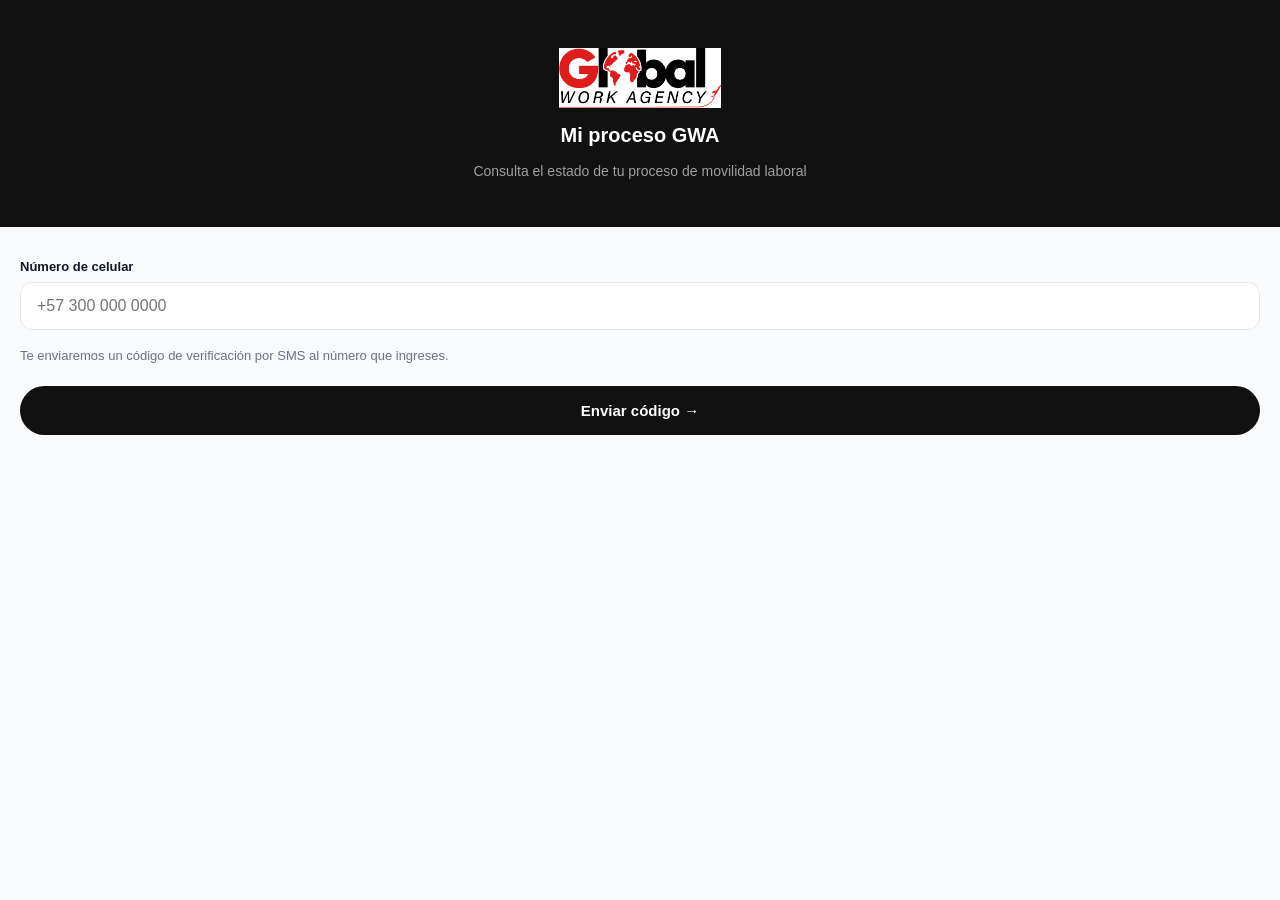
==== commit 8b6def39: "Merge pull request #2 from Jdaviddddddk/notificaciones-pagos Notificaciones: autor dinámico + texto " ====
--- a/index.html
+++ b/index.html
@@ -328,7 +328,7 @@
 ══════════════════════════════════════════ -->
 <div class="screen active" id="screenLogin">
   <div class="hero">
-    <img src="logo.svg" alt="Global Work Agency">
+    <img src="logo.png" alt="Global Work Agency">
     <h2>Mi proceso GWA</h2>
     <p>Consulta el estado de tu proceso de movilidad laboral</p>
   </div>
@@ -350,7 +350,7 @@
 ══════════════════════════════════════════ -->
 <div class="screen" id="screenOtp">
   <div class="hero">
-    <img src="logo.svg" alt="Global Work Agency">
+    <img src="logo.png" alt="Global Work Agency">
     <h2>Código de verificación</h2>
     <p id="otpSubtitulo">Ingresa el código que enviamos a tu celular</p>
   </div>
@@ -939,8 +939,9 @@
     d.notificaciones.forEach(n => {
       const div = document.createElement("div");
       div.className = "notif-item" + (n.nueva ? " nueva" : "");
-      div.innerHTML = `<div class="notif-meta">${n.fecha || ""} · Tu asesor</div>
-        <div class="notif-texto">${n.texto}</div>`;
+      const meta = [n.fecha, n.autor || "Global Work Agency"].filter(Boolean).join(" · ");
+      div.innerHTML = `<div class="notif-meta">${meta}</div>
+        <div class="notif-texto" style="white-space:pre-line;">${n.texto}</div>`;
       nw.appendChild(div);
     });
     const badge = document.getElementById("badgeNotif");
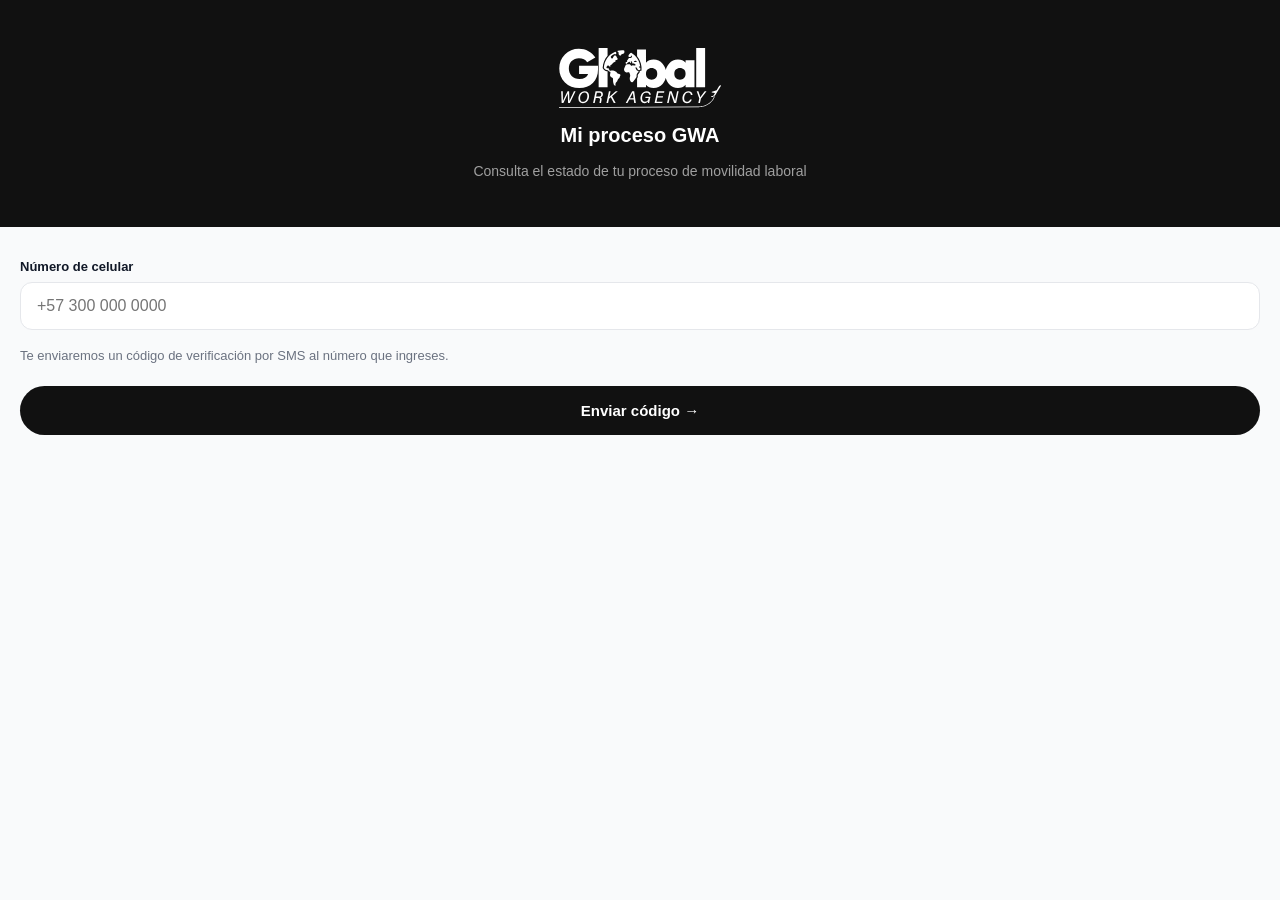
==== commit ffec4b8e: "Merge pull request #3 from Jdaviddddddk/logo-y-cors Logo SVG nuevo + cache v2" ====
--- a/index.html
+++ b/index.html
@@ -328,7 +328,7 @@
 ══════════════════════════════════════════ -->
 <div class="screen active" id="screenLogin">
   <div class="hero">
-    <img src="logo.png" alt="Global Work Agency">
+    <img src="logo.svg" alt="Global Work Agency">
     <h2>Mi proceso GWA</h2>
     <p>Consulta el estado de tu proceso de movilidad laboral</p>
   </div>
@@ -350,7 +350,7 @@
 ══════════════════════════════════════════ -->
 <div class="screen" id="screenOtp">
   <div class="hero">
-    <img src="logo.png" alt="Global Work Agency">
+    <img src="logo.svg" alt="Global Work Agency">
     <h2>Código de verificación</h2>
     <p id="otpSubtitulo">Ingresa el código que enviamos a tu celular</p>
   </div>
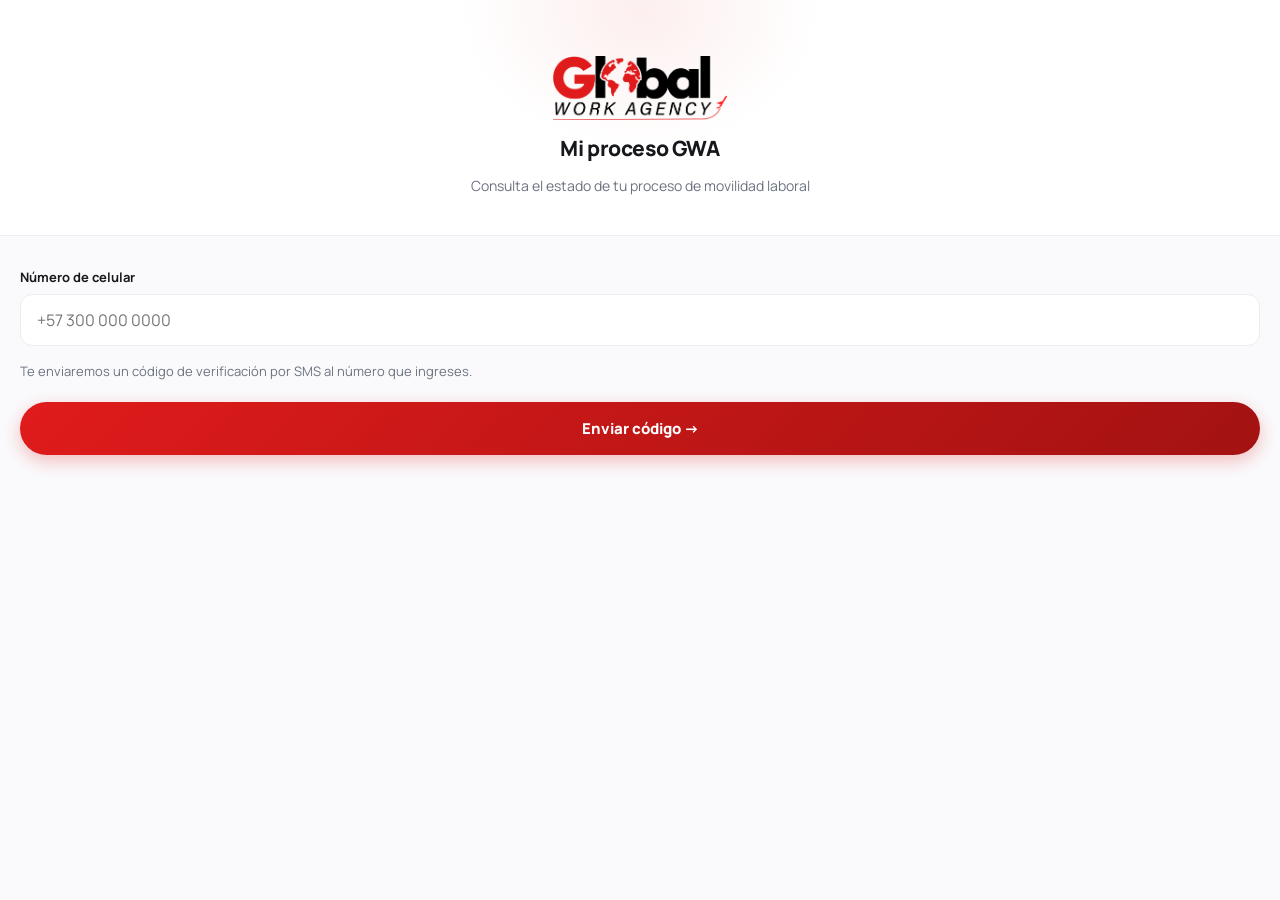
==== commit 1a4a79bb: "feat: rediseño fintech claro con colores de marca y animaciones - Paleta de marca: rojo #E01B1B (CTA" ====
--- a/index.html
+++ b/index.html
@@ -3,57 +3,70 @@
 <head>
   <meta charset="UTF-8">
   <meta name="viewport" content="width=device-width, initial-scale=1.0, maximum-scale=1.0, user-scalable=no">
-  <meta name="theme-color" content="#111111">
+  <meta name="theme-color" content="#ffffff">
   <meta name="apple-mobile-web-app-capable" content="yes">
-  <meta name="apple-mobile-web-app-status-bar-style" content="black-translucent">
+  <meta name="apple-mobile-web-app-status-bar-style" content="default">
   <meta name="apple-mobile-web-app-title" content="GWA">
   <link rel="manifest" href="manifest.json">
   <link rel="apple-touch-icon" href="icons/icon-192.png">
+  <link rel="preconnect" href="https://fonts.googleapis.com">
+  <link rel="preconnect" href="https://fonts.gstatic.com" crossorigin>
+  <link href="https://fonts.googleapis.com/css2?family=Manrope:wght@400;600;700;800&display=swap"
+        rel="stylesheet" media="print" onload="this.media='all'">
+  <noscript><link href="https://fonts.googleapis.com/css2?family=Manrope:wght@400;600;700;800&display=swap" rel="stylesheet"></noscript>
   <title>Global Work Agency</title>
   <style>
     *, *::before, *::after { box-sizing: border-box; margin: 0; padding: 0; }
     :root {
-      --black: #111;
+      --brand: #E01B1B;
+      --brand-dark: #C01616;
+      --brand-deep: #8F1010;
+      --brand-soft: #FDE9E9;
+      --brand-grad: linear-gradient(135deg, #E01B1B 0%, #A31212 100%);
+      --black: #17181C;
       --green: #16a34a;
       --green-bg: #dcfce7;
-      --red: #dc2626;
-      --red-bg: #fee2e2;
       --amber: #d97706;
       --amber-bg: #fef3c7;
-      --border: #e5e7eb;
-      --gray: #f4f4f5;
+      --border: #ECEDF1;
+      --gray: #F4F5F7;
       --muted: #6b7280;
-      --text: #111827;
-      --r: 16px;
+      --text: #17181C;
+      --r: 18px;
+      --ease: cubic-bezier(.22,1,.36,1);
       --safe-top: env(safe-area-inset-top, 0px);
       --safe-bot: env(safe-area-inset-bottom, 0px);
     }
     html, body {
-      height: 100%; font-family: -apple-system, "Segoe UI", Montserrat, sans-serif;
-      background: #f9fafb; color: var(--text); overflow-x: hidden;
+      height: 100%; font-family: "Manrope", -apple-system, "Segoe UI", sans-serif;
+      background: #FAFAFC; color: var(--text); overflow-x: hidden;
     }
 
     /* ── PANTALLAS ── */
     .screen {
       display: none; min-height: 100dvh;
-      flex-direction: column; background: #f9fafb;
-    }
-    .screen.active { display: flex; }
+      flex-direction: column; background: #FAFAFC;
+    }
+    .screen.active { display: flex; animation: screenIn .3s var(--ease); }
+    @keyframes screenIn { from { opacity: 0; transform: translateX(16px); } }
 
     /* ── HEADER ── */
     .app-header {
-      background: var(--black); color: #fff;
-      padding: calc(var(--safe-top) + 20px) 20px 20px;
+      background: #fff; color: var(--text);
+      padding: calc(var(--safe-top) + 16px) 20px 16px;
       display: flex; align-items: center; gap: 14px; flex-shrink: 0;
-    }
+      border-bottom: 1px solid var(--border);
+    }
+    .header-logo { height: 24px; width: auto; object-fit: contain; margin-left: auto; }
     .back-btn {
-      width: 36px; height: 36px; background: rgba(255,255,255,.12);
-      border: none; border-radius: 50%; color: #fff; font-size: 20px;
+      width: 38px; height: 38px; background: var(--gray);
+      border: none; border-radius: 50%; color: var(--text); font-size: 20px;
       cursor: pointer; display: flex; align-items: center; justify-content: center;
-      flex-shrink: 0;
-    }
-    .header-info h1 { font-size: 17px; font-weight: 700; }
-    .header-info p  { font-size: 12px; opacity: .6; margin-top: 2px; }
+      flex-shrink: 0; transition: background .2s;
+    }
+    .back-btn:hover { background: var(--border); }
+    .header-info h1 { font-size: 17px; font-weight: 800; letter-spacing: -.01em; }
+    .header-info p  { font-size: 12px; color: var(--muted); margin-top: 2px; }
 
     /* ── SCROLL ── */
     .scroll { flex: 1; overflow-y: auto; -webkit-overflow-scrolling: touch;
@@ -61,27 +74,42 @@
 
     /* ── LOGO HERO ── */
     .hero {
-      background: var(--black);
-      padding: calc(var(--safe-top) + 48px) 20px 48px;
-      display: flex; flex-direction: column; align-items: center; gap: 16px;
-    }
-    .hero img { height: 60px; width: auto; object-fit: contain; }
-    .hero h2  { color: #fff; font-size: 20px; font-weight: 800; text-align: center; }
-    .hero p   { color: rgba(255,255,255,.6); font-size: 14px; text-align: center; }
+      background: #fff;
+      padding: calc(var(--safe-top) + 56px) 24px 40px;
+      display: flex; flex-direction: column; align-items: center; gap: 14px;
+      border-bottom: 1px solid var(--border);
+      position: relative; overflow: hidden;
+    }
+    .hero::before {
+      content: ""; position: absolute; top: -130px; left: 50%;
+      transform: translateX(-50%); width: 360px; height: 280px;
+      background: radial-gradient(closest-side, rgba(224,27,27,.07), transparent);
+      pointer-events: none;
+    }
+    .hero img { height: 64px; width: auto; object-fit: contain; position: relative; }
+    .hero h2  { color: var(--text); font-size: 21px; font-weight: 800; text-align: center; letter-spacing: -.02em; }
+    .hero p   { color: var(--muted); font-size: 14px; text-align: center; }
 
     /* ── CARDS ── */
     .card {
       background: #fff; border-radius: var(--r);
       border: 1px solid var(--border); padding: 20px; margin-bottom: 14px;
-    }
+      box-shadow: 0 1px 2px rgba(16,24,40,.04);
+      animation: cardIn .55s var(--ease) both;
+    }
+    @keyframes cardIn { from { opacity: 0; transform: translateY(14px); } }
+    .scroll > .card:nth-child(2) { animation-delay: .06s; }
+    .scroll > .card:nth-child(3) { animation-delay: .12s; }
+    .scroll > .card:nth-child(4) { animation-delay: .18s; }
+    .scroll > .card:nth-child(5) { animation-delay: .24s; }
     .card-title {
-      font-size: 11px; font-weight: 700; color: var(--muted);
+      font-size: 11px; font-weight: 800; color: var(--muted);
       text-transform: uppercase; letter-spacing: .6px; margin-bottom: 14px;
     }
 
     /* ── INPUTS ── */
     .campo { margin-bottom: 16px; }
-    .campo label { display: block; font-size: 13px; font-weight: 600; color: var(--text); margin-bottom: 8px; }
+    .campo label { display: block; font-size: 13px; font-weight: 700; color: var(--text); margin-bottom: 8px; }
     .campo input, .campo select, .campo textarea {
       width: 100%; padding: 14px 16px;
       border: 1.5px solid var(--border); border-radius: 12px;
@@ -90,7 +118,7 @@
       transition: border-color .2s, box-shadow .2s;
     }
     .campo input:focus, .campo select:focus, .campo textarea:focus {
-      border-color: var(--black); box-shadow: 0 0 0 3px rgba(0,0,0,.06);
+      border-color: var(--brand); box-shadow: 0 0 0 3px rgba(224,27,27,.09);
     }
     .campo textarea { min-height: 80px; resize: vertical; line-height: 1.5; }
     .campo select {
@@ -105,14 +133,22 @@
     /* ── BOTONES ── */
     .btn {
       width: 100%; padding: 16px; border-radius: 50px; border: none;
-      font-size: 15px; font-weight: 700; cursor: pointer;
-      transition: opacity .2s, transform .1s; font-family: inherit;
-    }
-    .btn:active { transform: scale(.97); opacity: .85; }
-    .btn-primary  { background: var(--black); color: #fff; }
-    .btn-secondary { background: var(--gray); color: var(--black); }
+      font-size: 15px; font-weight: 800; cursor: pointer;
+      transition: opacity .2s, transform .1s, filter .2s, box-shadow .2s; font-family: inherit;
+    }
+    .btn:active { transform: scale(.97); opacity: .9; }
+    .btn-primary {
+      background: var(--brand-grad); color: #fff;
+      box-shadow: 0 6px 18px rgba(224,27,27,.28);
+    }
+    .btn-primary:hover { filter: brightness(.95); }
+    .btn-secondary { background: var(--gray); color: var(--text); }
+    .btn-secondary:hover { background: var(--border); }
     .btn-green    { background: var(--green); color: #fff; }
     .btn:disabled { opacity: .4; pointer-events: none; }
+    .btn:focus-visible, .back-btn:focus-visible, .float-btn:focus-visible {
+      outline: 2px solid var(--brand); outline-offset: 2px;
+    }
 
     /* ── BOTTOM BAR ── */
     .bottom-bar {
@@ -127,11 +163,11 @@
     .otp-grid { display: flex; gap: 10px; justify-content: center; margin: 24px 0; }
     .otp-digit {
       width: 48px; height: 58px; border: 2px solid var(--border);
-      border-radius: 12px; font-size: 24px; font-weight: 700;
+      border-radius: 12px; font-size: 24px; font-weight: 800;
       text-align: center; font-family: inherit; color: var(--text);
-      background: #fff; outline: none; transition: border-color .2s;
-    }
-    .otp-digit:focus { border-color: var(--black); }
+      background: #fff; outline: none; transition: border-color .2s, box-shadow .2s;
+    }
+    .otp-digit:focus { border-color: var(--brand); box-shadow: 0 0 0 3px rgba(224,27,27,.09); }
 
     /* ── BARRA DE PROGRESO ── */
     .progress-track {
@@ -139,7 +175,7 @@
     }
     .progress-fill {
       height: 100%; border-radius: 99px;
-      transition: width .6s ease; background: var(--black);
+      transition: width .9s var(--ease); background: var(--brand);
     }
     .progress-fill.green { background: var(--green); }
 
@@ -149,43 +185,63 @@
       width: 28px; height: 28px; border-radius: 50%;
       border: 2.5px solid var(--border); background: #fff;
       display: flex; align-items: center; justify-content: center;
-      font-size: 11px; font-weight: 700; color: var(--muted);
+      font-size: 11px; font-weight: 800; color: var(--muted);
       flex-shrink: 0; transition: all .3s;
     }
-    .etapa-dot.done { background: var(--black); border-color: var(--black); color: #fff; }
-    .etapa-dot.active { border-color: var(--black); color: var(--black); box-shadow: 0 0 0 3px rgba(0,0,0,.1); }
+    .etapa-dot.done { background: var(--brand-grad); border-color: var(--brand); color: #fff; }
+    .etapa-dot.active { border-color: var(--brand); color: var(--brand); box-shadow: 0 0 0 3px rgba(224,27,27,.12); }
     .etapa-linea { flex: 1; height: 2.5px; background: var(--border); transition: background .3s; }
-    .etapa-linea.done { background: var(--black); }
+    .etapa-linea.done { background: var(--brand); }
     .etapas-labels { display: flex; justify-content: space-between; }
-    .etapa-label { font-size: 10px; color: var(--muted); font-weight: 600; text-align: center; flex: 1; }
-    .etapa-label.active { color: var(--black); }
+    .etapa-label { font-size: 10px; color: var(--muted); font-weight: 700; text-align: center; flex: 1; }
+    .etapa-label.active { color: var(--brand); }
 
     /* ── DOCUMENTOS ── */
     .doc-item {
       display: flex; align-items: center; gap: 12px;
       padding: 14px; border-radius: 12px;
       border: 1.5px solid var(--border); margin-bottom: 10px;
-      background: #fff; cursor: pointer; transition: border-color .2s;
-    }
-    .doc-item.ok    { border-color: var(--green); background: #f0fdf4; cursor: default; }
+      background: #fff; transition: border-color .2s;
+    }
+    .doc-item.ok    { border-color: var(--green); background: #f0fdf4; }
     .doc-item.missing { border-color: var(--amber); background: #fffbeb; }
     .doc-icon {
       width: 40px; height: 40px; border-radius: 10px;
       display: flex; align-items: center; justify-content: center;
-      font-size: 20px; flex-shrink: 0; background: var(--gray);
-    }
-    .doc-item.ok    .doc-icon { background: var(--green-bg); }
-    .doc-item.missing .doc-icon { background: var(--amber-bg); }
-    .doc-info label { font-size: 13px; font-weight: 600; display: block; margin-bottom: 3px; }
+      flex-shrink: 0; background: var(--gray); color: var(--muted);
+    }
+    .doc-icon svg { width: 20px; height: 20px; }
+    .doc-item.ok    .doc-icon { background: var(--green-bg); color: var(--green); }
+    .doc-item.missing .doc-icon { background: var(--amber-bg); color: var(--amber); }
+    .doc-info label { font-size: 13px; font-weight: 700; display: block; margin-bottom: 3px; }
     .doc-status { font-size: 12px; color: var(--muted); }
-    .doc-status.ok      { color: var(--green); font-weight: 600; }
-    .doc-status.missing { color: var(--amber); font-weight: 600; }
+    .doc-status.ok      { color: var(--green); font-weight: 700; }
+    .doc-status.missing { color: var(--amber); font-weight: 700; }
     .doc-upload-btn {
-      margin-left: auto; font-size: 12px; font-weight: 700;
-      padding: 6px 12px; border-radius: 20px; border: none;
-      background: var(--amber); color: #fff; cursor: pointer; flex-shrink: 0;
+      margin-left: auto; font-size: 12px; font-weight: 800;
+      padding: 8px 14px; border-radius: 20px; border: none;
+      background: var(--brand-grad); color: #fff; cursor: pointer; flex-shrink: 0;
+      box-shadow: 0 3px 10px rgba(224,27,27,.25);
     }
     .file-hidden { display: none; }
+
+    /* ── HISTORIAL DE PAGOS ── */
+    .pago-row {
+      padding: 12px 0; border-bottom: 1px solid var(--border);
+      display: flex; align-items: center; gap: 12px;
+    }
+    .pago-row-icon {
+      width: 38px; height: 38px; border-radius: 10px; flex-shrink: 0;
+      background: var(--brand-soft); color: var(--brand);
+      display: flex; align-items: center; justify-content: center;
+    }
+    .pago-row-icon svg { width: 18px; height: 18px; }
+    .pago-dl {
+      margin-left: auto; display: inline-flex; align-items: center; gap: 5px;
+      font-size: 12px; font-weight: 800; color: var(--brand);
+      text-decoration: none; white-space: nowrap; cursor: pointer;
+    }
+    .pago-dl svg { width: 14px; height: 14px; }
 
     /* ── NOTIFICACIONES ── */
     .notif-item {
@@ -193,7 +249,7 @@
       border: 1px solid var(--border); margin-bottom: 10px;
       background: #fff;
     }
-    .notif-item.nueva { border-left: 3px solid var(--black); }
+    .notif-item.nueva { border-left: 3px solid var(--brand); background: #FFFBFB; }
     .notif-meta { font-size: 11px; color: var(--muted); margin-bottom: 6px; }
     .notif-texto { font-size: 14px; line-height: 1.5; }
 
@@ -205,27 +261,29 @@
     .float-btn {
       width: 52px; height: 52px; border-radius: 50%; border: none;
       display: flex; align-items: center; justify-content: center;
-      font-size: 22px; cursor: pointer; box-shadow: 0 4px 16px rgba(0,0,0,.2);
-      text-decoration: none;
-    }
+      cursor: pointer; box-shadow: 0 4px 16px rgba(0,0,0,.2);
+      text-decoration: none; color: #fff; transition: transform .2s var(--ease);
+    }
+    .float-btn:hover { transform: translateY(-2px); }
     .float-btn.wa    { background: #25D366; }
-    .float-btn.ayuda { background: var(--black); color: #fff; }
+    .float-btn.ayuda { background: var(--black); }
 
     /* ── STEPS ── */
-    .steps-wrap { background: var(--black); padding: 0 20px 16px; flex-shrink: 0; }
+    .steps-wrap { background: #fff; padding: 0 20px 16px; flex-shrink: 0; border-bottom: 1px solid var(--border); }
     .steps-row  { display: flex; align-items: center; }
     .step-dot {
       width: 26px; height: 26px; border-radius: 50%;
-      border: 2px solid rgba(255,255,255,.3);
-      color: rgba(255,255,255,.4); font-size: 11px; font-weight: 700;
+      border: 2px solid var(--border); background: #fff;
+      color: var(--muted); font-size: 11px; font-weight: 800;
       display: flex; align-items: center; justify-content: center; flex-shrink: 0;
-    }
-    .step-dot.done   { background: #fff; border-color: #fff; color: var(--black); }
-    .step-dot.active { border-color: #fff; color: #fff; box-shadow: 0 0 0 3px rgba(255,255,255,.2); }
-    .step-line { flex: 1; height: 2px; background: rgba(255,255,255,.2); }
-    .step-line.done { background: #fff; }
-    .step-label { color: rgba(255,255,255,.6); font-size: 11px; margin-top: 8px; }
-    .step-label span { color: #fff; font-weight: 700; }
+      transition: all .3s;
+    }
+    .step-dot.done   { background: var(--brand-grad); border-color: var(--brand); color: #fff; }
+    .step-dot.active { border-color: var(--brand); color: var(--brand); box-shadow: 0 0 0 3px rgba(224,27,27,.12); }
+    .step-line { flex: 1; height: 2px; background: var(--border); transition: background .3s; }
+    .step-line.done { background: var(--brand); }
+    .step-label { color: var(--muted); font-size: 11px; margin-top: 8px; }
+    .step-label span { color: var(--brand); font-weight: 800; }
 
     /* ── ARCHIVOS FORMULARIO ── */
     .file-item {
@@ -234,16 +292,18 @@
       border: 1.5px solid var(--border); border-radius: 12px;
       margin-bottom: 10px; cursor: pointer; transition: border-color .2s;
     }
+    .file-item:hover { border-color: #d3d5db; }
     .file-item.ok { border-color: var(--green); }
     .file-icon-wrap {
-      width: 40px; height: 40px; background: var(--gray);
+      width: 40px; height: 40px; background: var(--gray); color: var(--muted);
       border-radius: 10px; display: flex; align-items: center;
-      justify-content: center; font-size: 20px; flex-shrink: 0;
-    }
-    .file-item.ok .file-icon-wrap { background: var(--green-bg); }
-    .file-item-info label { font-size: 13px; font-weight: 600; display: block; margin-bottom: 3px; }
+      justify-content: center; flex-shrink: 0;
+    }
+    .file-icon-wrap svg { width: 20px; height: 20px; }
+    .file-item.ok .file-icon-wrap { background: var(--green-bg); color: var(--green); }
+    .file-item-info label { font-size: 13px; font-weight: 700; display: block; margin-bottom: 3px; cursor: pointer; }
     .file-st { font-size: 12px; color: var(--muted); }
-    .file-st.ok { color: var(--green); font-weight: 600; }
+    .file-st.ok { color: var(--green); font-weight: 700; }
 
     /* ── PRECIO ROW ── */
     .precio-row { display: flex; gap: 10px; }
@@ -252,16 +312,17 @@
 
     /* ── AVATAR ── */
     .avatar {
-      width: 42px; height: 42px; border-radius: 50%; background: rgba(255,255,255,.18);
+      width: 42px; height: 42px; border-radius: 50%; background: var(--brand-grad);
       color: #fff; font-size: 17px; font-weight: 800;
       display: flex; align-items: center; justify-content: center; flex-shrink: 0;
+      box-shadow: 0 3px 10px rgba(224,27,27,.25);
     }
 
     /* ── PAGO INFO ── */
     .pago-nums { display: flex; gap: 0; margin: 14px 0 10px; }
     .pago-num { flex: 1; text-align: center; }
-    .pago-num .valor { font-size: 18px; font-weight: 800; color: var(--black); }
-    .pago-num .lbl   { font-size: 11px; color: var(--muted); margin-top: 2px; }
+    .pago-num .valor { font-size: 18px; font-weight: 800; color: var(--black); font-variant-numeric: tabular-nums; letter-spacing: -.02em; }
+    .pago-num .lbl   { font-size: 11px; color: var(--muted); margin-top: 2px; font-weight: 600; }
     .pago-num + .pago-num { border-left: 1px solid var(--border); }
 
     /* ── SIN PROCESO ── */
@@ -270,17 +331,31 @@
       align-items: center; justify-content: center;
       padding: 40px 30px; text-align: center; gap: 16px;
     }
-    .empty-icon { font-size: 56px; }
-    .empty-state h2 { font-size: 22px; font-weight: 800; }
+    .empty-icon {
+      width: 88px; height: 88px; border-radius: 50%;
+      background: var(--brand-soft); color: var(--brand);
+      display: flex; align-items: center; justify-content: center;
+    }
+    .empty-icon svg { width: 44px; height: 44px; }
+    .empty-state h2 { font-size: 22px; font-weight: 800; letter-spacing: -.02em; }
     .empty-state p  { font-size: 14px; color: var(--muted); line-height: 1.6; max-width: 280px; }
+
+    /* ── SKELETON ── */
+    .sk {
+      border-radius: 8px;
+      background: linear-gradient(100deg, #ECEDF1 40%, #F7F8FA 50%, #ECEDF1 60%);
+      background-size: 200% 100%;
+      animation: shimmer 1.3s linear infinite;
+    }
+    @keyframes shimmer { to { background-position: -200% 0; } }
 
     /* ── TOAST ── */
     #toast {
       position: fixed; bottom: 110px; left: 50%;
       transform: translateX(-50%) translateY(16px);
-      background: #222; color: #fff;
+      background: var(--black); color: #fff;
       padding: 11px 22px; border-radius: 50px;
-      font-size: 14px; font-weight: 600;
+      font-size: 14px; font-weight: 700;
       opacity: 0; pointer-events: none;
       transition: all .3s; white-space: nowrap; z-index: 9999;
     }
@@ -295,24 +370,42 @@
     #loader.show { display: flex; }
     .spinner {
       width: 46px; height: 46px;
-      border: 4px solid var(--border); border-top-color: var(--black);
+      border: 4px solid var(--border); border-top-color: var(--brand);
       border-radius: 50%; animation: spin .8s linear infinite;
     }
     @keyframes spin { to { transform: rotate(360deg); } }
-    #loader p { font-size: 15px; font-weight: 600; color: var(--text); }
-
-    /* ── PAGO EXITOSO ── */
+    #loader p { font-size: 15px; font-weight: 700; color: var(--text); }
+
+    /* ── PAGO / ESPERA ── */
     .success-wrap {
       flex: 1; display: flex; flex-direction: column;
       align-items: center; justify-content: center; padding: 40px 30px; text-align: center;
     }
     .success-icon-big {
       width: 80px; height: 80px; background: var(--green); border-radius: 50%;
-      color: #fff; font-size: 36px;
+      color: #fff;
       display: flex; align-items: center; justify-content: center; margin-bottom: 24px;
-      animation: popIn .4s cubic-bezier(.175,.885,.32,1.275) forwards;
-    }
-    @keyframes popIn { from{transform:scale(0);opacity:0} to{transform:scale(1);opacity:1} }
+      animation: popIn .45s var(--ease) forwards;
+    }
+    .success-icon-big svg { width: 36px; height: 36px; }
+    @keyframes popIn { from{transform:scale(.4);opacity:0} to{transform:scale(1);opacity:1} }
+    .pay-wait-icon {
+      width: 84px; height: 84px; border-radius: 50%;
+      background: var(--brand-soft); color: var(--brand);
+      display: flex; align-items: center; justify-content: center; margin-bottom: 22px;
+      animation: pulseSoft 1.6s var(--ease) infinite;
+    }
+    .pay-wait-icon svg { width: 38px; height: 38px; }
+    @keyframes pulseSoft { 0%,100% { transform: scale(1); } 50% { transform: scale(1.07); } }
+
+    /* ── REDUCED MOTION ── */
+    @media (prefers-reduced-motion: reduce) {
+      *, *::before, *::after {
+        animation-duration: .001s !important;
+        animation-iteration-count: 1 !important;
+        transition-duration: .001s !important;
+      }
+    }
 
     /* ── RESPONSIVE ── */
     @media (max-width: 480px) {
@@ -328,13 +421,13 @@
 ══════════════════════════════════════════ -->
 <div class="screen active" id="screenLogin">
   <div class="hero">
-    <img src="logo.svg" alt="Global Work Agency">
+    <img src="logo-color.png" alt="Global Work Agency">
     <h2>Mi proceso GWA</h2>
     <p>Consulta el estado de tu proceso de movilidad laboral</p>
   </div>
   <div class="scroll" style="padding-top:32px;">
     <div class="campo">
-      <label>Número de celular</label>
+      <label for="inputTelefono">Número de celular</label>
       <input type="tel" id="inputTelefono" placeholder="+57 300 000 0000"
              autocomplete="tel" inputmode="tel">
     </div>
@@ -350,24 +443,59 @@
 ══════════════════════════════════════════ -->
 <div class="screen" id="screenOtp">
   <div class="hero">
-    <img src="logo.svg" alt="Global Work Agency">
+    <img src="logo-color.png" alt="Global Work Agency">
     <h2>Código de verificación</h2>
     <p id="otpSubtitulo">Ingresa el código que enviamos a tu celular</p>
   </div>
   <div class="scroll" style="padding-top:32px; text-align:center;">
     <div class="otp-grid" id="otpGrid">
-      <input class="otp-digit" maxlength="1" inputmode="numeric" pattern="[0-9]">
-      <input class="otp-digit" maxlength="1" inputmode="numeric" pattern="[0-9]">
-      <input class="otp-digit" maxlength="1" inputmode="numeric" pattern="[0-9]">
-      <input class="otp-digit" maxlength="1" inputmode="numeric" pattern="[0-9]">
-      <input class="otp-digit" maxlength="1" inputmode="numeric" pattern="[0-9]">
-      <input class="otp-digit" maxlength="1" inputmode="numeric" pattern="[0-9]">
+      <input class="otp-digit" maxlength="1" inputmode="numeric" pattern="[0-9]" aria-label="Dígito 1">
+      <input class="otp-digit" maxlength="1" inputmode="numeric" pattern="[0-9]" aria-label="Dígito 2">
+      <input class="otp-digit" maxlength="1" inputmode="numeric" pattern="[0-9]" aria-label="Dígito 3">
+      <input class="otp-digit" maxlength="1" inputmode="numeric" pattern="[0-9]" aria-label="Dígito 4">
+      <input class="otp-digit" maxlength="1" inputmode="numeric" pattern="[0-9]" aria-label="Dígito 5">
+      <input class="otp-digit" maxlength="1" inputmode="numeric" pattern="[0-9]" aria-label="Dígito 6">
     </div>
     <button class="btn btn-primary" onclick="verificarOTP()" style="margin-bottom:16px;">Verificar →</button>
     <button class="btn btn-secondary" onclick="reenviarOTP()" id="btnReenviar">Reenviar código</button>
     <p style="margin-top:16px;font-size:13px;color:var(--muted);">
       <span style="cursor:pointer;text-decoration:underline;" onclick="irA('screenLogin')">← Cambiar número</span>
     </p>
+  </div>
+</div>
+
+<!-- ══════════════════════════════════════════
+     PANTALLA — SKELETON (cargando dashboard)
+══════════════════════════════════════════ -->
+<div class="screen" id="screenSkeleton" aria-hidden="true">
+  <header class="app-header">
+    <div class="sk" style="width:42px;height:42px;border-radius:50%;"></div>
+    <div style="flex:1;">
+      <div class="sk" style="width:150px;height:14px;margin-bottom:8px;"></div>
+      <div class="sk" style="width:96px;height:10px;"></div>
+    </div>
+  </header>
+  <div class="scroll">
+    <div class="card">
+      <div class="sk" style="width:130px;height:10px;margin-bottom:18px;"></div>
+      <div class="sk" style="width:100%;height:28px;margin-bottom:12px;"></div>
+      <div class="sk" style="width:55%;height:10px;"></div>
+    </div>
+    <div class="card">
+      <div class="sk" style="width:110px;height:10px;margin-bottom:18px;"></div>
+      <div style="display:flex;gap:12px;margin-bottom:14px;">
+        <div class="sk" style="flex:1;height:34px;"></div>
+        <div class="sk" style="flex:1;height:34px;"></div>
+        <div class="sk" style="flex:1;height:34px;"></div>
+      </div>
+      <div class="sk" style="width:100%;height:10px;border-radius:99px;"></div>
+    </div>
+    <div class="card">
+      <div class="sk" style="width:120px;height:10px;margin-bottom:18px;"></div>
+      <div class="sk" style="width:100%;height:52px;margin-bottom:10px;border-radius:12px;"></div>
+      <div class="sk" style="width:100%;height:52px;margin-bottom:10px;border-radius:12px;"></div>
+      <div class="sk" style="width:100%;height:52px;border-radius:12px;"></div>
+    </div>
   </div>
 </div>
 
@@ -381,7 +509,10 @@
       <h1 id="dashNombre">Mi proceso</h1>
       <p id="dashAsesor">Global Work Agency</p>
     </div>
-    <button class="back-btn" style="margin-left:auto;" onclick="cerrarSesion()" title="Cerrar sesión">⎋</button>
+    <img src="logo-color.png" alt="" class="header-logo">
+    <button class="back-btn" onclick="cerrarSesion()" title="Cerrar sesión" aria-label="Cerrar sesión">
+      <svg viewBox="0 0 24 24" width="17" height="17" fill="none" stroke="currentColor" stroke-width="2" stroke-linecap="round" stroke-linejoin="round"><path d="M9 21H5a2 2 0 0 1-2-2V5a2 2 0 0 1 2-2h4"/><polyline points="16 17 21 12 16 7"/><line x1="21" y1="12" x2="9" y2="12"/></svg>
+    </button>
   </header>
 
   <div class="scroll">
@@ -427,12 +558,12 @@
     <div class="card" id="cardAbonos" style="display:none;">
       <div class="card-title">Historial de pagos</div>
       <div id="abonosWrap"></div>
-      <button class="btn btn-primary" style="margin-top:10px;" onclick="irA('screenAbono')">+ Registrar abono</button>
+      <button class="btn btn-primary" style="margin-top:14px;" onclick="irA('screenAbono')">+ Registrar abono</button>
     </div>
 
     <!-- NOTIFICACIONES -->
     <div class="card">
-      <div class="card-title">Notificaciones <span id="badgeNotif" style="background:var(--black);color:#fff;border-radius:99px;padding:1px 8px;font-size:11px;display:none;"></span></div>
+      <div class="card-title">Notificaciones <span id="badgeNotif" style="background:var(--brand);color:#fff;border-radius:99px;padding:1px 8px;font-size:11px;display:none;"></span></div>
       <div id="notifsWrap">
         <p style="color:var(--muted);font-size:13px;">Sin notificaciones por ahora.</p>
       </div>
@@ -442,8 +573,12 @@
 
   <!-- BOTONES FLOTANTES -->
   <div class="float-btns">
-    <a class="float-btn wa" id="btnWA" href="https://wa.me/17867788242" target="_blank" title="WhatsApp asesor">💬</a>
-    <button class="float-btn ayuda" onclick="toast('¿Necesitas ayuda? Escribe a tu asesor por WhatsApp.')">❓</button>
+    <a class="float-btn wa" id="btnWA" href="https://wa.me/17867788242" target="_blank" title="WhatsApp asesor" aria-label="Hablar por WhatsApp">
+      <svg viewBox="0 0 24 24" width="26" height="26" fill="currentColor" aria-hidden="true"><path d="M17.472 14.382c-.297-.149-1.758-.867-2.03-.967-.273-.099-.471-.148-.67.15-.197.297-.767.966-.94 1.164-.173.199-.347.223-.644.075-.297-.15-1.255-.463-2.39-1.475-.883-.788-1.48-1.761-1.653-2.059-.173-.297-.018-.458.13-.606.134-.133.298-.347.446-.52.149-.174.198-.298.298-.497.099-.198.05-.371-.025-.52-.075-.149-.669-1.612-.916-2.207-.242-.579-.487-.5-.669-.51-.173-.008-.371-.01-.57-.01-.198 0-.52.074-.792.372-.272.297-1.04 1.016-1.04 2.479 0 1.462 1.065 2.875 1.213 3.074.149.198 2.096 3.2 5.077 4.487.709.306 1.262.489 1.694.625.712.227 1.36.195 1.871.118.571-.085 1.758-.719 2.006-1.413.248-.694.248-1.289.173-1.413-.074-.124-.272-.198-.57-.347m-5.421 7.403h-.004a9.87 9.87 0 01-5.031-1.378l-.361-.214-3.741.982.998-3.648-.235-.374a9.86 9.86 0 01-1.51-5.26c.001-5.45 4.436-9.884 9.888-9.884 2.64 0 5.122 1.03 6.988 2.898a9.825 9.825 0 012.893 6.994c-.003 5.45-4.437 9.884-9.885 9.884m8.413-18.297A11.815 11.815 0 0012.05 0C5.495 0 .16 5.335.157 11.892c0 2.096.547 4.142 1.588 5.945L.057 24l6.305-1.654a11.882 11.882 0 005.683 1.448h.005c6.554 0 11.89-5.335 11.893-11.893a11.821 11.821 0 00-3.48-8.413z"/></svg>
+    </a>
+    <button class="float-btn ayuda" onclick="toast('¿Necesitas ayuda? Escribe a tu asesor por WhatsApp.')" aria-label="Ayuda">
+      <svg viewBox="0 0 24 24" width="22" height="22" fill="none" stroke="currentColor" stroke-width="2" stroke-linecap="round" stroke-linejoin="round" aria-hidden="true"><circle cx="12" cy="12" r="10"/><path d="M9.09 9a3 3 0 0 1 5.83 1c0 2-3 3-3 3"/><line x1="12" y1="17" x2="12.01" y2="17"/></svg>
+    </button>
   </div>
 </div>
 
@@ -457,19 +592,25 @@
       <h1 id="spNombre">Mi proceso</h1>
       <p>Global Work Agency</p>
     </div>
-    <button class="back-btn" style="margin-left:auto;" onclick="cerrarSesion()" title="Cerrar sesión">⎋</button>
+    <img src="logo-color.png" alt="" class="header-logo">
+    <button class="back-btn" onclick="cerrarSesion()" title="Cerrar sesión" aria-label="Cerrar sesión">
+      <svg viewBox="0 0 24 24" width="17" height="17" fill="none" stroke="currentColor" stroke-width="2" stroke-linecap="round" stroke-linejoin="round"><path d="M9 21H5a2 2 0 0 1-2-2V5a2 2 0 0 1 2-2h4"/><polyline points="16 17 21 12 16 7"/><line x1="21" y1="12" x2="9" y2="12"/></svg>
+    </button>
   </header>
 
   <div class="empty-state">
-    <div class="empty-icon">🌍</div>
+    <div class="empty-icon">
+      <svg viewBox="0 0 24 24" fill="none" stroke="currentColor" stroke-width="1.8" stroke-linecap="round" stroke-linejoin="round" aria-hidden="true"><circle cx="12" cy="12" r="10"/><line x1="2" y1="12" x2="22" y2="12"/><path d="M12 2a15.3 15.3 0 0 1 4 10 15.3 15.3 0 0 1-4 10 15.3 15.3 0 0 1-4-10 15.3 15.3 0 0 1 4-10z"/></svg>
+    </div>
     <h2>¡Bienvenido a GWA!</h2>
     <p>Aún no tienes un proceso activo. Inicia tu perfilamiento y comienza tu camino hacia Europa.</p>
     <button class="btn btn-primary" style="max-width:300px;" onclick="irAPerfilamiento()">
       Iniciar mi proceso →
     </button>
     <a class="float-btn wa" href="https://wa.me/17867788242" target="_blank"
-       style="margin-top:10px;width:auto;border-radius:30px;padding:12px 20px;font-size:14px;font-weight:700;gap:8px;display:flex;align-items:center;">
-      💬 Hablar con un asesor
+       style="margin-top:10px;width:auto;border-radius:30px;padding:12px 20px;font-size:14px;font-weight:800;gap:8px;display:flex;align-items:center;">
+      <svg viewBox="0 0 24 24" width="18" height="18" fill="currentColor" aria-hidden="true"><path d="M17.472 14.382c-.297-.149-1.758-.867-2.03-.967-.273-.099-.471-.148-.67.15-.197.297-.767.966-.94 1.164-.173.199-.347.223-.644.075-.297-.15-1.255-.463-2.39-1.475-.883-.788-1.48-1.761-1.653-2.059-.173-.297-.018-.458.13-.606.134-.133.298-.347.446-.52.149-.174.198-.298.298-.497.099-.198.05-.371-.025-.52-.075-.149-.669-1.612-.916-2.207-.242-.579-.487-.5-.669-.51-.173-.008-.371-.01-.57-.01-.198 0-.52.074-.792.372-.272.297-1.04 1.016-1.04 2.479 0 1.462 1.065 2.875 1.213 3.074.149.198 2.096 3.2 5.077 4.487.709.306 1.262.489 1.694.625.712.227 1.36.195 1.871.118.571-.085 1.758-.719 2.006-1.413.248-.694.248-1.289.173-1.413-.074-.124-.272-.198-.57-.347m-5.421 7.403h-.004a9.87 9.87 0 01-5.031-1.378l-.361-.214-3.741.982.998-3.648-.235-.374a9.86 9.86 0 01-1.51-5.26c.001-5.45 4.436-9.884 9.888-9.884 2.64 0 5.122 1.03 6.988 2.898a9.825 9.825 0 012.893 6.994c-.003 5.45-4.437 9.884-9.885 9.884m8.413-18.297A11.815 11.815 0 0012.05 0C5.495 0 .16 5.335.157 11.892c0 2.096.547 4.142 1.588 5.945L.057 24l6.305-1.654a11.882 11.882 0 005.683 1.448h.005c6.554 0 11.89-5.335 11.893-11.893a11.821 11.821 0 00-3.48-8.413z"/></svg>
+      Hablar con un asesor
     </a>
   </div>
 </div>
@@ -479,8 +620,10 @@
 ══════════════════════════════════════════ -->
 <div class="screen" id="screenPerfilamiento">
 
-  <header class="app-header">
-    <button class="back-btn" onclick="irA('screenSinProceso')">‹</button>
+  <header class="app-header" style="border-bottom:none;">
+    <button class="back-btn" onclick="irA('screenSinProceso')" aria-label="Volver">
+      <svg viewBox="0 0 24 24" width="18" height="18" fill="none" stroke="currentColor" stroke-width="2.5" stroke-linecap="round" stroke-linejoin="round"><polyline points="15 18 9 12 15 6"/></svg>
+    </button>
     <div class="header-info">
       <h1>Perfilamiento</h1>
       <p>Completa los 5 pasos</p>
@@ -507,7 +650,7 @@
         </div>
       </div>
       <div class="campo">
-        <label>País destino <span style="color:#e53e3e">*</span></label>
+        <label>País destino <span style="color:var(--brand)">*</span></label>
         <select name="pais" id="paisPerfil" required>
           <option value="">Seleccionar</option>
           <option>Croacia</option><option>Polonia</option><option>Hungría</option>
@@ -525,7 +668,7 @@
         </select>
       </div>
       <div class="campo">
-        <label>Divisa de pago <span style="color:#e53e3e">*</span></label>
+        <label>Divisa de pago <span style="color:var(--brand)">*</span></label>
         <select name="divisa" id="divisaPerfil" required>
           <option value="COP">$ COP — $90.000</option>
           <option value="USD">$ USD — $32</option>
@@ -536,23 +679,23 @@
 
     <!-- PASO 2 -->
     <div class="perf-step" data-step="1">
-      <div class="campo"><label>Nombre completo <span style="color:#e53e3e">*</span></label>
+      <div class="campo"><label>Nombre completo <span style="color:var(--brand)">*</span></label>
         <input type="text" name="name" placeholder="Tu nombre y apellidos" required></div>
-      <div class="campo"><label>Ciudad de residencia <span style="color:#e53e3e">*</span></label>
+      <div class="campo"><label>Ciudad de residencia <span style="color:var(--brand)">*</span></label>
         <input type="text" name="ciudadResidencia" placeholder="Ciudad" required></div>
       <div class="form-grid">
-        <div class="campo"><label>Fecha de nacimiento <span style="color:#e53e3e">*</span></label>
+        <div class="campo"><label>Fecha de nacimiento <span style="color:var(--brand)">*</span></label>
           <input type="date" name="fechaNacimiento" required></div>
-        <div class="campo"><label>Edad <span style="color:#e53e3e">*</span></label>
+        <div class="campo"><label>Edad <span style="color:var(--brand)">*</span></label>
           <input type="number" name="edad" min="18" max="80" placeholder="18" required></div>
       </div>
       <div class="form-grid">
-        <div class="campo"><label>Sexo <span style="color:#e53e3e">*</span></label>
+        <div class="campo"><label>Sexo <span style="color:var(--brand)">*</span></label>
           <select name="sexo" required>
             <option value="">Selecciona</option>
             <option>Masculino</option><option>Femenino</option><option>Otro</option>
           </select></div>
-        <div class="campo"><label>Nacionalidad <span style="color:#e53e3e">*</span></label>
+        <div class="campo"><label>Nacionalidad <span style="color:var(--brand)">*</span></label>
           <select name="nacionalidad" required>
             <option value="">Selecciona</option>
             <option>Colombiana</option><option>Venezolana</option><option>Ecuatoriana</option>
@@ -565,22 +708,22 @@
           </select></div>
       </div>
       <div class="form-grid">
-        <div class="campo"><label>Tipo de documento <span style="color:#e53e3e">*</span></label>
+        <div class="campo"><label>Tipo de documento <span style="color:var(--brand)">*</span></label>
           <select name="tipoDocumento" required>
             <option value="">Tipo</option>
             <option>Cédula de ciudadanía</option><option>Tarjeta de identidad</option>
             <option>Cédula de extranjería</option><option>Pasaporte</option>
           </select></div>
-        <div class="campo"><label>Número <span style="color:#e53e3e">*</span></label>
+        <div class="campo"><label>Número <span style="color:var(--brand)">*</span></label>
           <input type="text" name="documento" placeholder="Número" required></div>
       </div>
-      <div class="campo"><label>Celular <span style="color:#e53e3e">*</span></label>
+      <div class="campo"><label>Celular <span style="color:var(--brand)">*</span></label>
         <input type="tel" name="telefono" id="perfTelefono" placeholder="+57 300 000 0000" required></div>
       <div class="campo"><label>Correo electrónico</label>
         <input type="email" name="email" placeholder="correo@ejemplo.com"></div>
-      <div class="campo"><label>Dirección <span style="color:#e53e3e">*</span></label>
+      <div class="campo"><label>Dirección <span style="color:var(--brand)">*</span></label>
         <input type="text" name="direccion" placeholder="Dirección completa" required></div>
-      <div class="campo"><label>Profesión <span style="color:#e53e3e">*</span></label>
+      <div class="campo"><label>Profesión <span style="color:var(--brand)">*</span></label>
         <input type="text" name="profesion" placeholder="Profesión u oficio" required></div>
     </div>
 
@@ -590,7 +733,7 @@
         Sube cada documento en formato PDF. Todos son obligatorios para continuar.
       </p>
       <div class="file-item" id="fi-acuerdo" onclick="triggerUpload('acuerdo')">
-        <div class="file-icon-wrap">📄</div>
+        <div class="file-icon-wrap"><svg viewBox="0 0 24 24" fill="none" stroke="currentColor" stroke-width="2" stroke-linecap="round" stroke-linejoin="round" aria-hidden="true"><path d="M14 2H6a2 2 0 0 0-2 2v16a2 2 0 0 0 2 2h12a2 2 0 0 0 2-2V8z"/><polyline points="14 2 14 8 20 8"/><line x1="16" y1="13" x2="8" y2="13"/><line x1="16" y1="17" x2="8" y2="17"/></svg></div>
         <div class="file-item-info">
           <label>Acuerdo de voluntades</label>
           <div class="file-st" id="fs-acuerdo">Sin archivo</div>
@@ -598,7 +741,7 @@
         <input type="file" name="acuerdo" accept="application/pdf" class="file-hidden" id="file-acuerdo" required onchange="onFileChange('acuerdo',this)">
       </div>
       <div class="file-item" id="fi-cv" onclick="triggerUpload('cv')">
-        <div class="file-icon-wrap">📋</div>
+        <div class="file-icon-wrap"><svg viewBox="0 0 24 24" fill="none" stroke="currentColor" stroke-width="2" stroke-linecap="round" stroke-linejoin="round" aria-hidden="true"><rect x="8" y="2" width="8" height="4" rx="1"/><path d="M16 4h2a2 2 0 0 1 2 2v14a2 2 0 0 1-2 2H6a2 2 0 0 1-2-2V6a2 2 0 0 1 2-2h2"/><path d="M12 11h4"/><path d="M12 16h4"/><path d="M8 11h.01"/><path d="M8 16h.01"/></svg></div>
         <div class="file-item-info">
           <label>Hoja de vida</label>
           <div class="file-st" id="fs-cv">Sin archivo</div>
@@ -606,7 +749,7 @@
         <input type="file" name="cv" accept="application/pdf" class="file-hidden" id="file-cv" required onchange="onFileChange('cv',this)">
       </div>
       <div class="file-item" id="fi-doc" onclick="triggerUpload('doc')">
-        <div class="file-icon-wrap">🪪</div>
+        <div class="file-icon-wrap"><svg viewBox="0 0 24 24" fill="none" stroke="currentColor" stroke-width="2" stroke-linecap="round" stroke-linejoin="round" aria-hidden="true"><rect x="2" y="5" width="20" height="14" rx="2"/><circle cx="8" cy="11" r="2"/><path d="M5 17c.5-1.5 1.5-2.3 3-2.3s2.5.8 3 2.3"/><path d="M14 10h6"/><path d="M14 14h4"/></svg></div>
         <div class="file-item-info">
           <label>Documento de identidad</label>
           <div class="file-st" id="fs-doc">Sin archivo</div>
@@ -614,7 +757,7 @@
         <input type="file" name="doc" accept="application/pdf" class="file-hidden" id="file-doc" required onchange="onFileChange('doc',this)">
       </div>
       <div class="file-item" id="fi-pasaporte" onclick="triggerUpload('pasaporte')">
-        <div class="file-icon-wrap">🛂</div>
+        <div class="file-icon-wrap"><svg viewBox="0 0 24 24" fill="none" stroke="currentColor" stroke-width="2" stroke-linecap="round" stroke-linejoin="round" aria-hidden="true"><circle cx="12" cy="12" r="10"/><line x1="2" y1="12" x2="22" y2="12"/><path d="M12 2a15.3 15.3 0 0 1 4 10 15.3 15.3 0 0 1-4 10 15.3 15.3 0 0 1-4-10 15.3 15.3 0 0 1 4-10z"/></svg></div>
         <div class="file-item-info">
           <label>Pasaporte</label>
           <div class="file-st" id="fs-pasaporte">Sin archivo</div>
@@ -684,16 +827,18 @@
 ══════════════════════════════════════════ -->
 <div class="screen" id="screenAbono">
   <header class="app-header">
-    <button class="back-btn" onclick="irA('screenDashboard')">‹</button>
+    <button class="back-btn" onclick="irA('screenDashboard')" aria-label="Volver">
+      <svg viewBox="0 0 24 24" width="18" height="18" fill="none" stroke="currentColor" stroke-width="2.5" stroke-linecap="round" stroke-linejoin="round"><polyline points="15 18 9 12 15 6"/></svg>
+    </button>
     <div class="header-info"><h1>Registrar abono</h1><p>Paga tu abono en línea</p></div>
   </header>
   <div class="scroll">
     <div class="campo">
-      <label>Valor del abono</label>
+      <label for="abonoValor">Valor del abono</label>
       <input type="number" id="abonoValor" placeholder="Ej: 500000" min="0">
     </div>
     <div class="campo">
-      <label>Moneda</label>
+      <label for="abonoDivisa">Moneda</label>
       <select id="abonoDivisa">
         <option value="COP">Pesos colombianos (COP)</option>
         <option value="USD">Dólares (USD)</option>
@@ -714,7 +859,9 @@
 ══════════════════════════════════════════ -->
 <div class="screen" id="screenEsperandoPago">
   <div class="success-wrap">
-    <div style="font-size:56px;margin-bottom:20px;">⏳</div>
+    <div class="pay-wait-icon">
+      <svg viewBox="0 0 24 24" fill="none" stroke="currentColor" stroke-width="2" stroke-linecap="round" stroke-linejoin="round" aria-hidden="true"><rect x="1" y="4" width="22" height="16" rx="2"/><line x1="1" y1="10" x2="23" y2="10"/></svg>
+    </div>
     <h2 style="font-size:22px;font-weight:800;margin-bottom:10px;">Redirigiendo al pago</h2>
     <p style="color:var(--muted);font-size:14px;line-height:1.6;max-width:280px;margin-bottom:28px;">
       Serás redirigido a la pasarela de pago Bold para completar tu proceso.
@@ -726,7 +873,7 @@
 <!-- ══════════════════════════════════════════
      TOAST / LOADER
 ══════════════════════════════════════════ -->
-<div id="toast"></div>
+<div id="toast" role="status"></div>
 <div id="loader"><div class="spinner"></div><p id="loaderMsg">Cargando...</p></div>
 
 <script>
@@ -746,6 +893,16 @@
 const PERF_STEPS = ["Datos básicos","Datos personales","Documentos","Pasaporte","Familia"];
 let perfStep = 0;
 
+/* ── ICONOS SVG (Lucide) ── */
+const ICONS = {
+  fileText: '<svg viewBox="0 0 24 24" fill="none" stroke="currentColor" stroke-width="2" stroke-linecap="round" stroke-linejoin="round" aria-hidden="true"><path d="M14 2H6a2 2 0 0 0-2 2v16a2 2 0 0 0 2 2h12a2 2 0 0 0 2-2V8z"/><polyline points="14 2 14 8 20 8"/><line x1="16" y1="13" x2="8" y2="13"/><line x1="16" y1="17" x2="8" y2="17"/></svg>',
+  clipboard: '<svg viewBox="0 0 24 24" fill="none" stroke="currentColor" stroke-width="2" stroke-linecap="round" stroke-linejoin="round" aria-hidden="true"><rect x="8" y="2" width="8" height="4" rx="1"/><path d="M16 4h2a2 2 0 0 1 2 2v14a2 2 0 0 1-2 2H6a2 2 0 0 1-2-2V6a2 2 0 0 1 2-2h2"/><path d="M12 11h4"/><path d="M12 16h4"/><path d="M8 11h.01"/><path d="M8 16h.01"/></svg>',
+  idCard: '<svg viewBox="0 0 24 24" fill="none" stroke="currentColor" stroke-width="2" stroke-linecap="round" stroke-linejoin="round" aria-hidden="true"><rect x="2" y="5" width="20" height="14" rx="2"/><circle cx="8" cy="11" r="2"/><path d="M5 17c.5-1.5 1.5-2.3 3-2.3s2.5.8 3 2.3"/><path d="M14 10h6"/><path d="M14 14h4"/></svg>',
+  globe: '<svg viewBox="0 0 24 24" fill="none" stroke="currentColor" stroke-width="2" stroke-linecap="round" stroke-linejoin="round" aria-hidden="true"><circle cx="12" cy="12" r="10"/><line x1="2" y1="12" x2="22" y2="12"/><path d="M12 2a15.3 15.3 0 0 1 4 10 15.3 15.3 0 0 1-4 10 15.3 15.3 0 0 1-4-10 15.3 15.3 0 0 1 4-10z"/></svg>',
+  card: '<svg viewBox="0 0 24 24" fill="none" stroke="currentColor" stroke-width="2" stroke-linecap="round" stroke-linejoin="round" aria-hidden="true"><rect x="1" y="4" width="22" height="16" rx="2"/><line x1="1" y1="10" x2="23" y2="10"/></svg>',
+  download: '<svg viewBox="0 0 24 24" fill="none" stroke="currentColor" stroke-width="2.2" stroke-linecap="round" stroke-linejoin="round" aria-hidden="true"><path d="M21 15v4a2 2 0 0 1-2 2H5a2 2 0 0 1-2-2v-4"/><polyline points="7 10 12 15 17 10"/><line x1="12" y1="15" x2="12" y2="3"/></svg>'
+};
+
 /* ══════════════════════════════════════════
    SESIÓN
 ══════════════════════════════════════════ */
@@ -759,6 +916,22 @@
   document.querySelectorAll(".screen").forEach(s => s.classList.remove("active"));
   document.getElementById(id).classList.add("active");
   window.scrollTo(0, 0);
+}
+
+/* ══════════════════════════════════════════
+   ANIMACIÓN: CONTADOR DE NÚMEROS
+══════════════════════════════════════════ */
+const REDUCE_MOTION = window.matchMedia("(prefers-reduced-motion: reduce)").matches;
+function countUp(el, target, formatter, dur = 900) {
+  target = Number(target) || 0;
+  if (REDUCE_MOTION || target <= 0) { el.textContent = formatter(target); return; }
+  const t0 = performance.now();
+  (function tick(now) {
+    const p = Math.min((now - t0) / dur, 1);
+    const e = 1 - Math.pow(1 - p, 4); // ease-out-quart
+    el.textContent = formatter(Math.round(target * e));
+    if (p < 1) requestAnimationFrame(tick);
+  })(t0);
 }
 
 /* ══════════════════════════════════════════
@@ -832,11 +1005,10 @@
 ══════════════════════════════════════════ */
 async function cargarDashboard() {
   if (!sesion) { irA("screenLogin"); return; }
-  showLoader("Cargando tu proceso...");
+  irA("screenSkeleton");
   try {
     const r = await post(WH.dashboard, { contactId: sesion.contactId });
-    hideLoader();
-    if (!r.ok) { toast("Error cargando datos"); return; }
+    if (!r.ok) { toast("Error cargando datos"); irA("screenLogin"); return; }
     if (!r.tieneProceso) {
       // Sin proceso activo
       const ini = (sesion.nombre || "?")[0].toUpperCase();
@@ -846,7 +1018,7 @@
     }
     renderDashboard(r);
     irA("screenDashboard");
-  } catch(e) { hideLoader(); toast("Error de conexión"); }
+  } catch(e) { toast("Error de conexión"); irA("screenLogin"); }
 }
 
 function renderDashboard(d) {
@@ -876,20 +1048,26 @@
   document.getElementById("etapaTexto").textContent =
     d.proceso ? `Etapa actual: ${d.proceso.etapaLabel}` : "Sin etapa asignada aún";
 
-  // Pago
+  // Pago (números animados)
   const { total, pagado, restante, porcentaje } = d.pago || {};
-  document.getElementById("pagadoVal").textContent   = fmt(pagado);
-  document.getElementById("restanteVal").textContent = fmt(restante);
-  document.getElementById("totalVal").textContent    = fmt(total);
-  document.getElementById("pagoBar").style.width     = (porcentaje || 0) + "%";
-  document.getElementById("pagoPct").textContent     = (porcentaje || 0) + "% pagado";
+  countUp(document.getElementById("pagadoVal"),   pagado,   fmt);
+  countUp(document.getElementById("restanteVal"), restante, fmt);
+  countUp(document.getElementById("totalVal"),    total,    fmt);
+  countUp(document.getElementById("pagoPct"), porcentaje || 0, v => v + "% pagado", 900);
+  const bar = document.getElementById("pagoBar");
+  if (REDUCE_MOTION) {
+    bar.style.width = (porcentaje || 0) + "%";
+  } else {
+    bar.style.width = "0%";
+    setTimeout(() => { bar.style.width = (porcentaje || 0) + "%"; }, 60);
+  }
 
   // Documentos
   const DOCS = [
-    { key: "acuerdo",   label: "Acuerdo de voluntades", icon: "📄" },
-    { key: "cv",        label: "Hoja de vida",           icon: "📋" },
-    { key: "documento", label: "Documento de identidad", icon: "🪪" },
-    { key: "pasaporte", label: "Pasaporte",              icon: "🛂" }
+    { key: "acuerdo",   label: "Acuerdo de voluntades", icon: ICONS.fileText },
+    { key: "cv",        label: "Hoja de vida",           icon: ICONS.clipboard },
+    { key: "documento", label: "Documento de identidad", icon: ICONS.idCard },
+    { key: "pasaporte", label: "Pasaporte",              icon: ICONS.globe }
   ];
   const docsWrap = document.getElementById("docsWrap");
   docsWrap.innerHTML = "";
@@ -912,27 +1090,27 @@
   const historial = d.historialPagos || [];
   if (d.proceso || historial.length > 0) {
     document.getElementById("cardAbonos").style.display = "";
-    const wrap = document.getElementById("abonosWrap");
-    wrap.innerHTML = "";
+    const wrapA = document.getElementById("abonosWrap");
+    wrapA.innerHTML = "";
     if (historial.length === 0) {
-      wrap.innerHTML = `<p style="color:var(--muted);font-size:13px;">Aún no tienes pagos registrados.</p>`;
+      wrapA.innerHTML = `<p style="color:var(--muted);font-size:13px;">Aún no tienes pagos registrados.</p>`;
     } else {
       historial.forEach(p => {
         const div = document.createElement("div");
-        div.style.cssText = "padding:12px 0;border-bottom:1px solid var(--border);display:flex;justify-content:space-between;align-items:center;gap:10px;";
+        div.className = "pago-row";
         div.innerHTML = `
+          <div class="pago-row-icon">${ICONS.card}</div>
           <div style="min-width:0;">
-            <div style="font-size:13px;font-weight:600;">${p.concepto}</div>
+            <div style="font-size:13px;font-weight:700;">${p.concepto}</div>
             <div style="font-size:12px;color:var(--muted);">${p.fecha || ""}</div>
           </div>
-          <a href="${p.comprobante}" target="_blank" rel="noopener" download
-             style="font-size:12px;font-weight:700;color:var(--green);white-space:nowrap;">⬇ Descargar</a>`;
-        wrap.appendChild(div);
+          <a href="${p.comprobante}" target="_blank" rel="noopener" download class="pago-dl">${ICONS.download} Descargar</a>`;
+        wrapA.appendChild(div);
       });
     }
   }
 
-  // Notificaciones (placeholder — se pobla si el workflow devuelve notifs)
+  // Notificaciones (se pobla si el workflow devuelve notifs)
   if (d.notificaciones && d.notificaciones.length > 0) {
     const nw = document.getElementById("notifsWrap");
     nw.innerHTML = "";
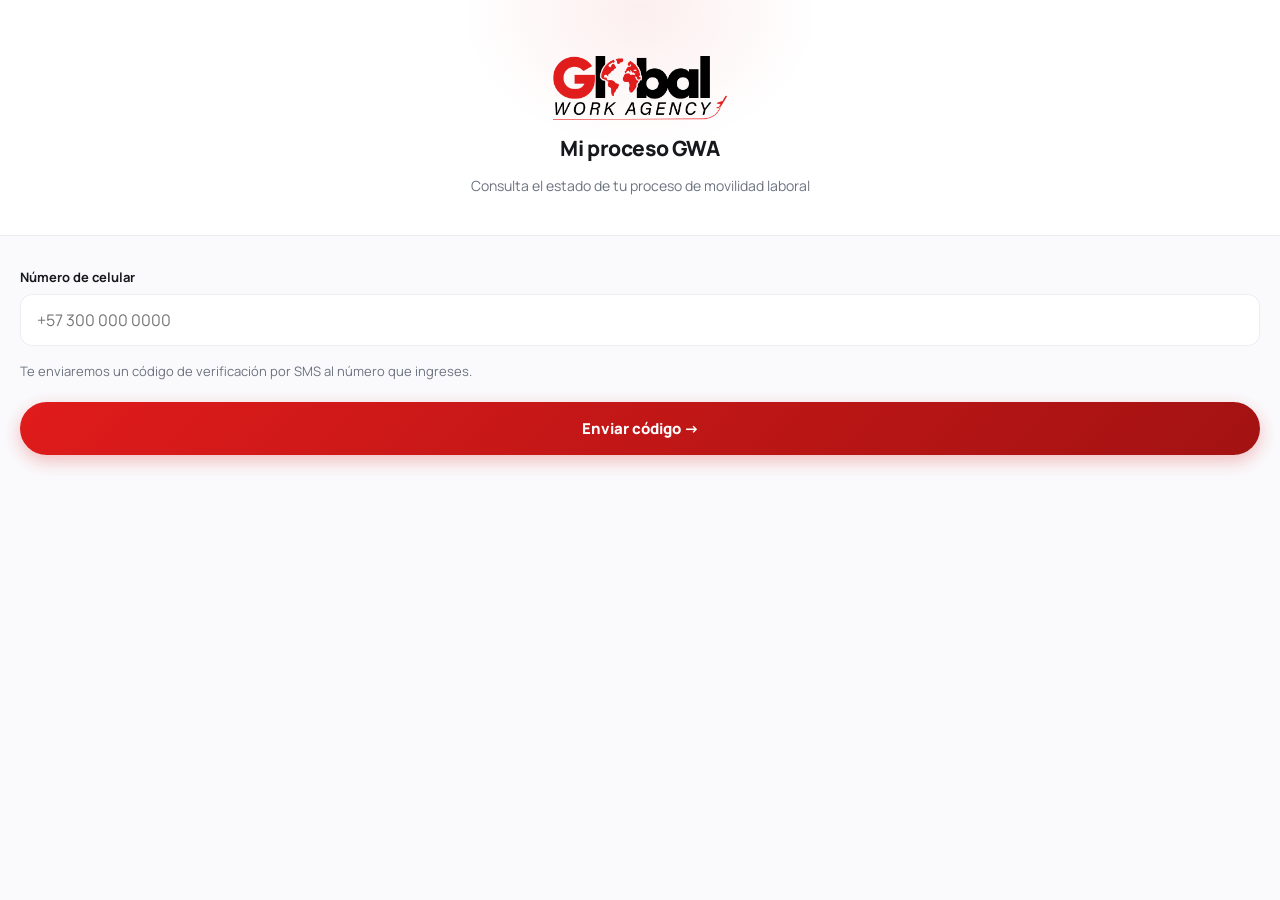
==== commit 370d4b97: "fix: logo de login no carga en móvil por peso excesivo - logo-color.png: 108KB/2963px -> 10KB/595px " ====
--- a/index.html
+++ b/index.html
@@ -9,6 +9,7 @@
   <meta name="apple-mobile-web-app-title" content="GWA">
   <link rel="manifest" href="manifest.json">
   <link rel="apple-touch-icon" href="icons/icon-192.png">
+  <link rel="preload" as="image" href="logo-color.png">
   <link rel="preconnect" href="https://fonts.googleapis.com">
   <link rel="preconnect" href="https://fonts.gstatic.com" crossorigin>
   <link href="https://fonts.googleapis.com/css2?family=Manrope:wght@400;600;700;800&display=swap"
@@ -318,6 +319,20 @@
       box-shadow: 0 3px 10px rgba(224,27,27,.25);
     }
 
+    /* ── TARJETA ASESOR ── */
+    .asesor-card { display: flex; align-items: center; gap: 14px; }
+    .asesor-avatar {
+      width: 48px; height: 48px; border-radius: 50%; flex-shrink: 0;
+      background: var(--brand-grad); color: #fff; font-size: 19px; font-weight: 800;
+      display: flex; align-items: center; justify-content: center;
+      box-shadow: 0 4px 12px rgba(224,27,27,.25);
+    }
+    .asesor-label {
+      font-size: 11px; font-weight: 800; color: var(--muted);
+      text-transform: uppercase; letter-spacing: .6px;
+    }
+    .asesor-nombre { font-size: 17px; font-weight: 800; letter-spacing: -.01em; margin-top: 2px; }
+
     /* ── PAGO INFO ── */
     .pago-nums { display: flex; gap: 0; margin: 14px 0 10px; }
     .pago-num { flex: 1; text-align: center; }
@@ -421,7 +436,7 @@
 ══════════════════════════════════════════ -->
 <div class="screen active" id="screenLogin">
   <div class="hero">
-    <img src="logo-color.png" alt="Global Work Agency">
+    <img src="logo-color.png" alt="Global Work Agency" width="173" height="64">
     <h2>Mi proceso GWA</h2>
     <p>Consulta el estado de tu proceso de movilidad laboral</p>
   </div>
@@ -443,7 +458,7 @@
 ══════════════════════════════════════════ -->
 <div class="screen" id="screenOtp">
   <div class="hero">
-    <img src="logo-color.png" alt="Global Work Agency">
+    <img src="logo-color.png" alt="Global Work Agency" width="173" height="64">
     <h2>Código de verificación</h2>
     <p id="otpSubtitulo">Ingresa el código que enviamos a tu celular</p>
   </div>
@@ -516,6 +531,15 @@
   </header>
 
   <div class="scroll">
+
+    <!-- TU ASESOR -->
+    <div class="card asesor-card">
+      <div class="asesor-avatar" id="asesorInicial">?</div>
+      <div>
+        <div class="asesor-label">Tu asesor</div>
+        <div class="asesor-nombre" id="asesorNombre">Asesor por asignar</div>
+      </div>
+    </div>
 
     <!-- PROGRESO DEL PROCESO -->
     <div class="card">
@@ -1025,7 +1049,12 @@
   const ini = (sesion.nombre || d.nombre || "?")[0].toUpperCase();
   document.getElementById("dashAvatar").textContent = ini;
   document.getElementById("dashNombre").textContent = d.nombre || sesion.nombre;
-  document.getElementById("dashAsesor").textContent = d.asesor ? `Asesor: ${d.asesor}` : "Global Work Agency";
+  document.getElementById("dashAsesor").textContent = "Global Work Agency";
+
+  // Tu asesor (owner GHL)
+  const asesor = (d.asesor || "").trim();
+  document.getElementById("asesorNombre").textContent = asesor || "Asesor por asignar";
+  document.getElementById("asesorInicial").textContent = asesor ? asesor[0].toUpperCase() : "?";
 
   // Etapas
   const etapaActual = d.proceso ? d.proceso.etapaIndex : -1;
